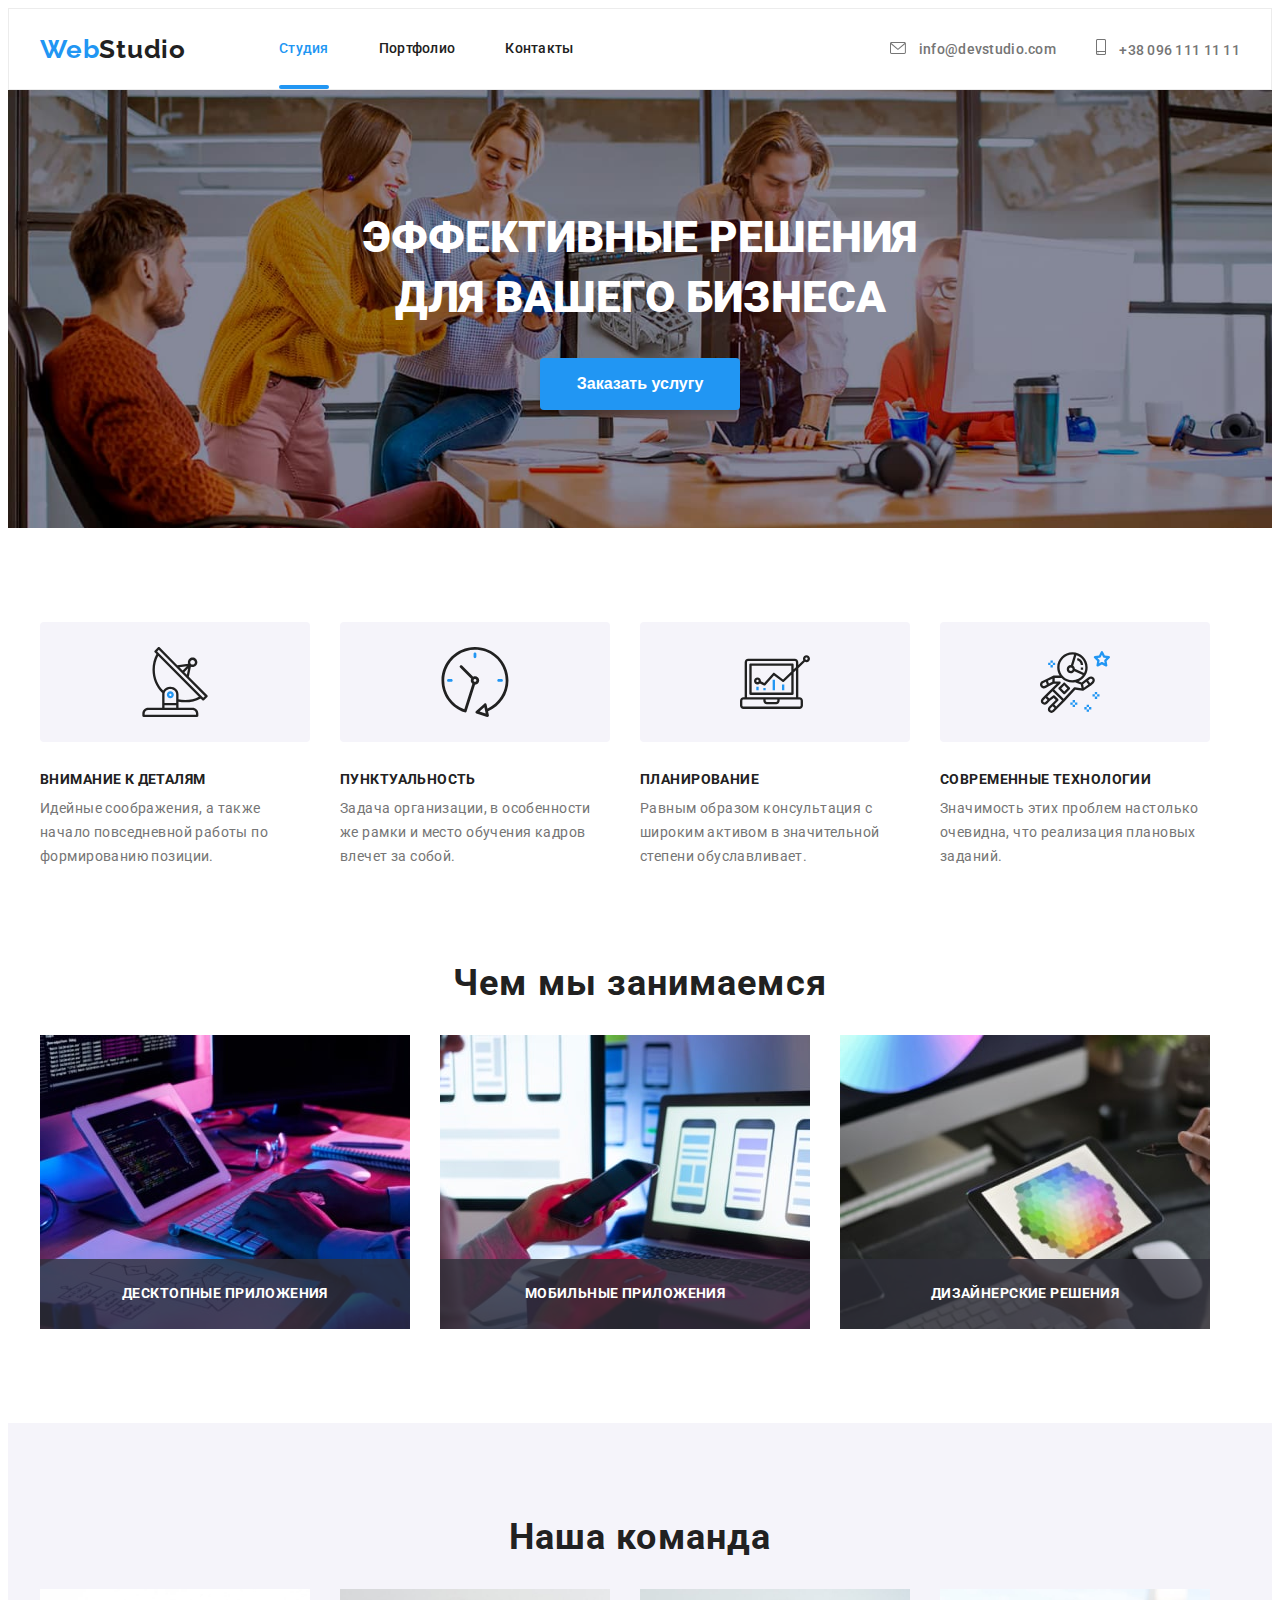
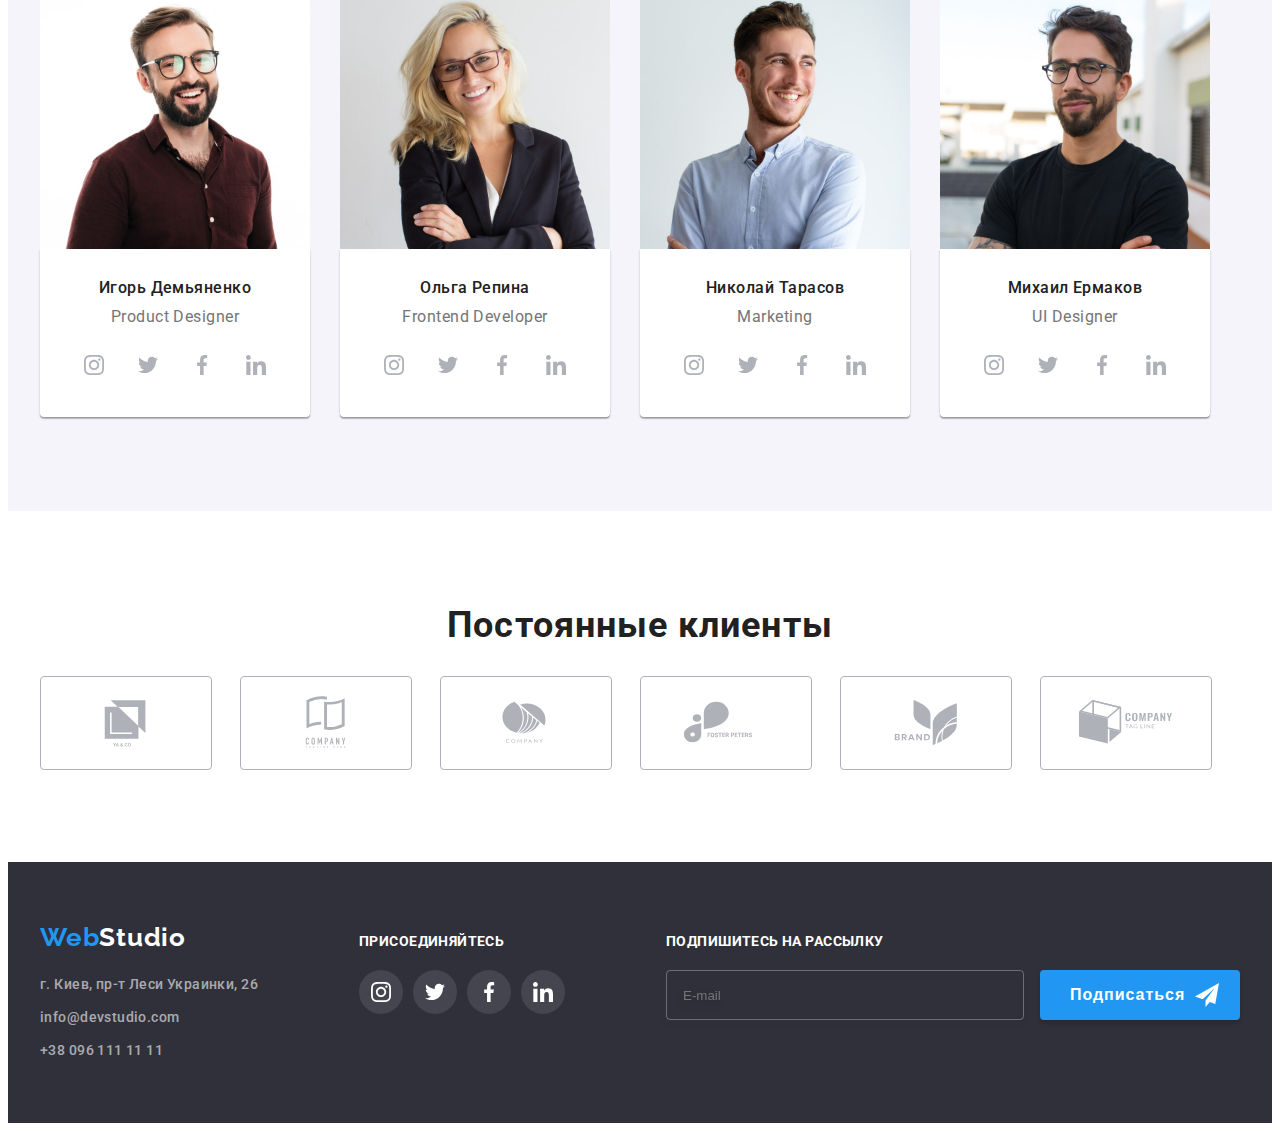
==== index.html @ 13bfca59 "progress" ====
<!DOCTYPE html>
<html lang="ru">
<head>
    <meta charset="UTF-8">
    <meta http-equiv="X-UA-Compatible" content="IE=edge">
    <meta name="viewport" content="width=device-width, initial-scale=1.0">
    <title>WebStudio</title>
    <link rel="preconnect" href="https://fonts.googleapis.com">
    <link rel="preconnect" href="https://fonts.gstatic.com" crossorigin>
    <link href="https://fonts.googleapis.com/css2?family=Raleway:wght@700&family=Roboto:wght@400;500;700;900&display=swap"
          rel="stylesheet">
        <link rel="stylesheet" href="https://cdnjs.cloudflare.com/ajax/libs/modern-normalize/1.1.0/modern-normalize.min.css"
            integrity="sha512-wpPYUAdjBVSE4KJnH1VR1HeZfpl1ub8YT/NKx4PuQ5NmX2tKuGu6U/JRp5y+Y8XG2tV+wKQpNHVUX03MfMFn9Q=="
            crossorigin="anonymous" referrerpolicy="no-referrer" />
          <link rel="stylesheet" href="./css/main.min.css">
</head>
     <body>
         <!----------------------------HEADER---------------------------->
         <header class="header">
             <nav class="header__container container">
                 <a class="logo">Web<span class="logo__dark">Studio</span></a>
                 <ul class="menu-nav">
                     <li class="menu-nav__item"><a href="" class="menu-nav__link --current">Студия</a></li>
                     <li class="menu-nav__item"><a href="./portfolio.html" class="menu-nav__link">Портфолио</a></li>
                     <li class="menu-nav__item"><a href="" class="menu-nav__link">Контакты</a></li>
                 </ul>
                 <ul class="contacts">
                     <li class="contacts__item">
                         <a class="contacts__link" href="mailto:info@devstudio.com">
                            <svg class="contacts__icon" width=16px height=12px>
                                <use href="./images/icons.svg#icon-envelope"></use>
                            </svg>
                            info@devstudio.com
                         </a></li>
                     <li class="contacts__item">
                         <a class="contacts__link" href="tel:+380961111111">
                            <svg class="contacts__icon" width=10 height=16>
                            <use href="./images/icons.svg#icon-smartphone"></use>
                        </svg>
                        +38 096 111 11 11
                     </a></li>
                 </ul>
                <button class="open-menu-btn">
                    <svg width=40px height=40px aria-label="Переключатель мобильного меню">
                        <use class="icon-menu" href="./images/icons.svg#icon-menu"></use>
                    </svg>
                </button>
             </nav>
        
             <div class="mob-menu is-hidden">
                <div class="container">
                    <div class="top-mob-menu">
                <button class="close-menu-btn">
                    <svg width=40px height=40px aria-label="Переключатель мобильного меню">
                        <use class="icon-menu" href="./images/icons.svg#icon-close"></use>
                    </svg>
                </button>
                <ul class="mob-menu__list">
                    <li class="mob-menu__item"><a href="" class="mob-menu__link --current">Студия</a></li>
                    <li class="mob-menu__item"><a href="./portfolio.html" class="mob-menu__link">Портфолио</a></li>
                    <li class="mob-menu__item"><a href="" class="mob-menu__link">Контакты</a></li>
                </ul>
                </div>
                <div class="bottom-mob-menu">
                    <ul class="mob-contacts__list">
                    <li class="mob-contacts__item">
                        <a class="mob-contacts__link" href="tel:+380961111111">
                           <span class="mob-contacts__tel"> +38 096 111 11 11</span>
                        </a>
                    </li>
                    <li class="mob-contacts__item">
                        <a class="mob-contacts__link" href="mailto:info@devstudio.com">                     
                            info@devstudio.com
                        </a>
                    </li>
                </ul>      
                <ul class="mob-soc__list">
                    <li class="mob-soc__item">
                        <a class="mob-soc__link" href="">Instagram</a>
                    </li>
                    <li class="mob-soc__item">
                        <a class="mob-soc__link" href="">Twitter</a>
                    </li>
                    <li class="mob-soc__item">
                        <a class="mob-soc__link" href="">Facebook</a>
                    </li>
                    <li class="mob-soc__item">
                        <a class="mob-soc__link" href="">Linkedin</a>
                    </li>
                </ul>
                </div>
             </div>
            </div>
         </header>
         <main>
             <!----------------------------HERO---------------------------->
             <section class="hero">
                 <div class="container">
                 <h1 class="hero__title">ЭФФЕКТИВНЫЕ РЕШЕНИЯ<br>ДЛЯ ВАШЕГО БИЗНЕСА</h1>
                <button class="hero__button" type="button" data-modal-open>Заказать услугу</button>
                 </div>
             </section>
             <!----------------------------FEATURES---------------------------->
             <section class="section ">
                 <div class="container">
                     <h2 class="hidden__title">Наши преимущества</h2>
                 <ul class="features">                    
                    <li class="features__item">
                        <div class="features__image">
                        <svg class="features__icon" width=70 height=70>
                            <use href="./images/icons.svg#icon-antenna"></use>
                        </svg>
                    </div>
                        <h3 class="features__title">Внимание к деталям</h3>
                        <p class="features__text">Идейные соображения, а также начало повседневной работы по формированию позиции.</p>
                    </li>
                    <li class="features__item">
                        <div class="features__image">
                        <svg class="features__icon" width=70 height=70>
                            <use href="./images/icons.svg#icon-clock"></use>
                        </svg>
                    </div>
                        <h3 class="features__title">Пунктуальность</h3>
                        <p class="features__text">Задача организации, в особенности же рамки и место обучения кадров влечет за собой.
                        </p>
                    </li>
                    <li class="features__item">
                        <div class="features__image">
                        <svg class="features__icon" width=70 height=70>
                            <use href="./images/icons.svg#icon-diagram"></use>
                        </svg>
                    </div>
                        <h3 class="features__title">Планирование</h3>
                        <p class="features__text">Равным образом консультация с широким активом в значительной степени обуславливает.
                        </p>
                    </li>
                    <li class="features__item">
                        <div class="features__image">
                        <svg class="features__icon" width=70 height=70>
                            <use href="./images/icons.svg#icon-astronaut"></use>
                        </svg>
                        </div>
                        <h3 class="features__title">Современные технологии</h3>
                        <p class="features__text">Значимость этих проблем настолько очевидна, что реализация плановых заданий.</p>
                    </li>
                 </ul>
                 </div>
             </section>
             <!----------------------------ABOUT---------------------------->
            <section class="about__section section">
                 <div class="container">
                  <h2 class="section__title">Чем мы занимаемся</h2>
                  <ul class="about">
                   <li class="about__item">
                       <picture>
                           <source srcset="
                           ./images/keyboard-1x.jpg 1x,
                           ./images/keyboard-2x.jpg 2x"
                        media="(min-with:1200px)"
                        />
                    </picture>
                    <img class="about__img" 
                    srcset="
                    ./images/keyboard-1x.jpg 1x,
                    ./images/keyboard-2x.jpg 2x
                    "
                    src="./images/keyboard-1x.jpg" alt="печатает на клавиатуре" width="370" height="294">
                    <div class="about__label"><h3 class="about__title">Десктопные приложения</h3></div>
                   </li>
                   <li class="about__item">
                    <img class="about__img" src="./images/laptop-1x.jpg" alt="работает с ноутбуком" width="370" height="294">
                    <div class="about__label"><h3 class="about__title">Мобильные приложения</h3></div>
                   </li>
                   <li class="about__item">
                    <img class="about__img" src="./images/ipad-1x.jpg" alt="работает с планшетом" width="370" height="294">
                    <div class="about__label"><h3 class="about__title">Дизайнерские решения</h3></div>
                   </li>
                   </ul>
                 </div> 
             </section>
             <!----------------------------TEAM---------------------------->
            <section class="team-section section">
                <div class="container">
                    <h2 class="section__title">Наша команда</h2>
                    <ul class="team">
                        <li class="team__item">
                            <img class="team__img" src="./images/igor-img.jpg" alt="Игорь Демьяненко"  height="260">
                            <div class="team__employe">
                                <h3 class="team__title">Игорь Демьяненко</h3>
                                <p class="team__text" lang="en">Product Designer</p>
                                <ul class="soclist">
                                    <li class="soclist__item">
                                        <a href="" class="soclist__link">
                                            <svg class="soclist__icon" width="20" height="20">
                                                <use href="./images/icons.svg#icon-instagram"></use>
                                            </svg>
                                        </a>
                                    </li>
                                    <li class="soclist__item">
                                        <a href="" class="soclist__link">
                                            <svg class="soclist__icon" width="20" height="20">
                                                <use href="./images/icons.svg#icon-twitter"></use>
                                            </svg>
                                        </a>
                                    </li>
                                    <li class="soclist__item">
                                        <a href="" class="soclist__link">
                                            <svg class="soclist__icon" width="20" height="20">
                                                <use href="./images/icons.svg#icon-facebook"></use>
                                            </svg>
                                        </a>
                                    </li>
                                    <li class="soclist__item">
                                        <a href="" class="soclist__link">
                                            <svg class="soclist__icon" width="20" height="20">
                                                <use href="./images/icons.svg#icon-linkedin"></use>
                                            </svg>
                                        </a>
                                    </li>
                                </ul>
                            </div>
                        </li>
                        <li class="team__item">
                            <img class="team__img" src="./images/olga-img.jpg" alt="Ольга Репина"  height="260">
                            <div class="team__employe">
                                <h3 class="team__title">Ольга Репина</h3>
                                <p class="team__text" lang="en">Frontend Developer</p>
                                <ul class="soclist">
                                    <li class="soclist__item">
                                        <a href="" class="soclist__link">
                                            <svg class="soclist__icon" width="20" height="20">
                                                <use href="./images/icons.svg#icon-instagram"></use>
                                            </svg>
                                        </a>
                                    </li>
                                    <li class="soclist__item">
                                        <a href="" class="soclist__link">
                                            <svg class="soclist__icon" width="20" height="20">
                                                <use href="./images/icons.svg#icon-twitter"></use>
                                            </svg>
                                        </a>
                                    </li>
                                    <li class="soclist__item">
                                        <a href="" class="soclist__link">
                                            <svg class="soclist__icon" width="20" height="20">
                                                <use href="./images/icons.svg#icon-facebook"></use>
                                            </svg>
                                        </a>
                                    </li>
                                    <li class="soclist__item">
                                        <a href="" class="soclist__link">
                                            <svg class="soclist__icon" width="20" height="20">
                                                <use href="./images/icons.svg#icon-linkedin"></use>
                                            </svg>
                                        </a>
                                    </li>
                                </ul>
                            </div>
                        </li>
                        <li class="team__item">
                            <img class="team__img" src="./images/nikolai-img.jpg" alt="Николай Тарасов"  height="260">
                            <div class="team__employe">
                                <h3 class="team__title">Николай Тарасов</h3>
                                <p class="team__text" lang="en">Marketing</p>
                                <ul class="soclist">
                                    <li class="soclist__item">
                                        <a href="" class="soclist__link">
                                            <svg class="soclist__icon" width="20" height="20">
                                                <use href="./images/icons.svg#icon-instagram"></use>
                                            </svg>
                                        </a>
                                    </li>
                                    <li class="soclist__item">
                                        <a href="" class="soclist__link">
                                            <svg class="soclist__icon" width="20" height="20">
                                                <use href="./images/icons.svg#icon-twitter"></use>
                                            </svg>
                                        </a>
                                    </li>
                                    <li class="soclist__item">
                                        <a href="" class="soclist__link">
                                            <svg class="soclist__icon" width="20" height="20">
                                                <use href="./images/icons.svg#icon-facebook"></use>
                                            </svg>
                                        </a>
                                    </li>
                                    <li class="soclist__item">
                                        <a href="" class="soclist__link">
                                            <svg class="soclist__icon" width="20" height="20">
                                                <use href="./images/icons.svg#icon-linkedin"></use>
                                            </svg>
                                        </a>
                                    </li>
                                </ul>
                            </div>
                        </li>
                        <li class="team__item">
                            <img class="team__img" src="./images/mikael-img.jpg" alt="Михаил Ермаков"  height="260">
                            <div class="team__employe">
                                <h3 class="team__title">Михаил Ермаков</h3>
                                <p class="team__text" lang="en">UI Designer</p>
                                <ul class="soclist">
                                    <li class="soclist__item">
                                        <a href="" class="soclist__link">
                                            <svg class="soclist__icon" width="20" height="20">
                                                <use href="./images/icons.svg#icon-instagram"></use>
                                            </svg>
                                        </a>
                                    </li>
                                    <li class="soclist__item">
                                        <a href="" class="soclist__link">
                                            <svg class="soclist__icon" width="20" height="20">
                                                <use href="./images/icons.svg#icon-twitter"></use>
                                            </svg>
                                        </a>
                                    </li>
                                    <li class="soclist__item">
                                        <a href="" class="soclist__link">
                                            <svg class="soclist__icon" width="20" height="20">
                                                <use href="./images/icons.svg#icon-facebook"></use>
                                            </svg>
                                        </a>
                                    </li>
                                    <li class="soclist__item">
                                        <a href="" class="soclist__link">
                                            <svg class="soclist__icon" width="20" height="20">
                                                <use href="./images/icons.svg#icon-linkedin"></use>
                                            </svg>
                                        </a>
                                    </li>
                                </ul>
                            </div>
                    </ul>
                </div>
            </section>
            <!----------------------------CLIENTS---------------------------->
             <section class="section">
                 <div class="container">
                     <h2 class="section__title">Постоянные клиенты</h2>
                <ul class="clients">
                    <li class="clients__item">
                        <a href="" class="clients__link">
                            <svg class="clients__icon" width="106" height="60">
                                <use href="./images/icons.svg#icon-logo-1"></use>
                            </svg>
                        </a>
                    </li>
                    <li class="clients__item">
                        <a href="" class="clients__link">
                            <svg class="clients__icon" width="106" height="60">
                                <use href="./images/icons.svg#icon-logo-2"></use>
                            </svg>
                        </a>
                    </li>
                    <li class="clients__item">
                        <a href="" class="clients__link">
                            <svg class="clients__icon" width="106" height="60">
                                <use href="./images/icons.svg#icon-logo-3"></use>
                            </svg>
                        </a>
                    </li>
                    <li class="clients__item">
                        <a href="" class="clients__link">
                            <svg class="clients__icon" width="106" height="60">
                                <use href="./images/icons.svg#icon-logo-4"></use>
                            </svg>
                        </a>
                    </li>
                    <li class="clients__item">
                        <a href="" class="clients__link">
                            <svg class="clients__icon" width="106" height="60">
                                <use href="./images/icons.svg#icon-logo-5"></use>
                            </svg>
                        </a>
                    </li>
                    <li class="clients__item">
                        <a href="" class="clients__link">
                            <svg class="clients__icon" width="106" height="60">
                                <use href="./images/icons.svg#icon-logo-6"></use>
                            </svg>
                        </a>
                    </li>
                </ul>
                </div>
             </section>
         </main>
            <!----------------------------FOOTER---------------------------->
        <footer class="footer">
            <div class="container">
                <div class="address">
                    <address>
                        <a class="address__title">Web<span class="address__title-studio">Studio</span></a>
                        <ul class="address__list">
                            <li class="address__item">
                                <a class="address__link" href="https://goo.gl/maps/WsUC1m7or1tppbLx8" target="blank"
                                    rel="noopener noreferrer"><span class="adress__geo">г. Киев, пр-т Леси Украинки, 26
                                    </span></a>
                            </li>
                            <li class="address__item">
                                <a class="address__link" href="mailto:info@devstudio.com">info@devstudio.com</a>
                            </li>
                            <li class="address__item">
                                <a class="address__link" href="tel:+380961111111">+38 096 111 11 11</a>
                            </li>
                        </ul>
                    </address>
                </div>
                    <div class="soclink">
                        <h3 class="soclink__main-title">присоединяйтесь</h3>
                        <ul class="soclink__list">
                            <li class="soclink__item">
                                <a href="" class="soclink__link">
                                    <svg class="soclink__icon" width="20" height="20">
                                        <use href="./images/icons.svg#icon-instagram"></use>
                                    </svg>
                                </a>
                            </li>
                            <li class="soclink__item">
                                <a href="" class="soclink__link">
                                    <svg class="soclink__icon" width="20" height="20">
                                        <use href="./images/icons.svg#icon-twitter"></use>
                                    </svg>
                                </a>
                            </li>
                            <li class="soclink__item">
                                <a href="" class="soclink__link">
                                    <svg class="soclink__icon" width="20" height="20">
                                        <use href="./images/icons.svg#icon-facebook"></use>
                                    </svg>
                                </a>
                            </li>
                            <li class="soclink__item">
                                <a href="" class="soclink__link">
                                    <svg class="soclink__icon" width="20" height="20">
                                        <use href="./images/icons.svg#icon-linkedin"></use>
                                    </svg>
                                </a>
                            </li>
                        </ul>
                    </div>
                    
                    <div class="e-mail">
                        <h3 class="e-mail__title">Подпишитесь на рассылку</h3>
                        <form class="subscribe">
                            <input type="email" name="email" class="subscribe__input" placeholder="E-mail">
                            <button class="subscribe__button" type="btn subscribe-btn">Подписаться
                                <svg class="subscribe__icon" width=24 height=24>
                                    <use href="./images/icons.svg#icon-send"></use>
                                </svg></button>
                        </form>
                    </div>
             </div>           
         </footer>
        <!----------------------------MODAL---------------------------->
        <div class="backdrop is-hidden" data-modal>
            <div class="modal">
                <button type="button" class="modal__close" data-modal-close>
                    <svg class="modal__close-icon" width="18" height="18">
                        <use href="./images/icons.svg#icon-close"></use>
                    </svg>
                </button>

                <p class="modal__title">Оставьте свои данные, мы вам перезвоним</p>

                <form action="#" class="form">

                    <div class="modal-field">
                        <label for="user-name" class="modal-field__input-text">Имя</label>
                        <div class="modal-field__input-wrap">
                            <input type="text" name="user-name" class="modal-field__input" id="user-name" required>
                            <svg class="modal-field__icon" width="18" height="18">
                                <use href="./images/icons.svg#icon-person"></use>
                            </svg>
                        </div>
                    </div>
                    <div class="modal-field">
                        <label for="user-tel" class="modal-field__input-text">Телефон</label>
                        <div class="modal-field__input-wrap">
                            <input type="tel" name="user-tel" class="modal-field__input" id="user-tel" required>
                            <svg class="modal-field__icon" width="18" height="18">
                                <use href="./images/icons.svg#icon-phone"></use>
                            </svg>
                        </div>
                    </div>
                    <div class="modal-field">
                        <label for="user-email" class="modal-field__input-text">Почта</label>
                        <div class="modal-field__input-wrap">
                            <input type="email" name="user-email" class="modal-field__input" id="user-email" required>
                            <svg class="modal-field__icon" width="18" height="18">
                                <use href="./images/icons.svg#icon-email-black"></use>
                            </svg>
                        </div>
                    </div>
                    
                    <div class="field-comment">
                        <label for="user-text" class="field-comment__input-text">Комментарий</label>
                        <textarea name="user-comment" id="user-text" class="field-comment__comment-text"
                            placeholder="Введите текст"></textarea>
                    </div>

                    <div class="checkbox">
                        <input type="checkbox" name="policy" id="check" class="checkbox__check visually-hidden">
                        <label for="check" class="checkbox__check-text"> 
                            <span><svg class="checkbox__icon-check" width="16" height="15">
                                    <use href="./images/icons.svg#icon-Vector"></use>
                                </svg></span>
                             Соглашаюсь с рассылкой и принимаю <a href="" class="checkbox__link"> Условия договора</a></label>
                    </div>
                    
                    <button class="button" type="submit">Отправить</button>
                    
                </form>
            </div>
        </div>
        <script src="./js/modal.js"></script>
        <script src="./js/menu.js"></script>
        </body>  
        </html>
---- css/main.min.css ----
:root{--webstudio-color: #2196f3;--menu-item-color: #212121;--header-adress-color: #757575;--hero-pre-title-color: #ffffff;--button-title-color: #ffffff;--qualities-title-color: #212121;--qualities-text-color: #757575;--about-title-color: #212121;--team-title-color: #212121;--employe-title-color: #212121;--employe-profession-color: #757575;--adress-geo-color: #ffffff;--footer-adress-color: rgba(255, 255, 255, 0.6);--menu-button-color: #212121;--all-item-name-color: #212121;--all-item-type: #757575}h1,h2,h3,p{margin:0px}img{display:block;max-width:100%;height:auto}body{font-family:"Roboto", sans-serif}ul{list-style:none;padding:0;margin:0}.container{width:100%;padding-left:15px;padding-right:15px;margin-left:auto;margin-right:auto}@media screen and (min-width: 480px){.container{width:480px}}@media screen and (min-width: 768px){.container{width:768px}}@media screen and (min-width: 1200px){.container{width:1200px}}@media screen and (min-width: 480px){.section{padding-top:60px;padding-bottom:60px}}@media screen and (min-width: 768px){.section{padding-top:60px;padding-bottom:60px}}@media screen and (min-width: 1200px){.section{padding-top:94px;padding-bottom:94px}}.section__title{padding-bottom:30px;font-weight:700;font-size:36px;line-height:1.16;text-align:center;letter-spacing:0.03em;color:var(--about-title-color)}.no-padding{padding-top:0;padding-bottom:0}.backdrop{width:100vw;height:100vh;background-color:rgba(0,0,0,0.2);position:fixed;top:0;left:0;transition:opacity 250ms cubic-bezier(0.4, 0, 0.2, 1),visibility 250ms cubic-bezier(0.4, 0, 0.2, 1)}.backdrop.is-hidden .modal{transform:scale(1.5) rotate(270deg)}.is-hidden{visibility:hidden;opacity:0;pointer-events:none}.modal{padding:40px;width:450px;height:609px;background:#ffffff;box-shadow:0px 1px 3px rgba(0,0,0,0.12),0px 1px 1px rgba(0,0,0,0.14),0px 2px 1px rgba(0,0,0,0.2);border-radius:4px;position:absolute;top:50%;left:50%;transform:scale(1) rotate(0) translate(-50%, -50%);transition:transform 250ms cubic-bezier(0.4, 0, 0.2, 1)}@media screen and (min-width: 1200px){.modal{width:528px;height:581px}}.modal__close{cursor:pointer;position:absolute;top:10px;right:10px;width:30px;height:30px;background-color:transparent;border:1px solid rgba(0,0,0,0.1);border-radius:50%;display:flex;align-items:center;justify-content:center;transition:fill 250ms cubic-bezier(0.4, 0, 0.2, 1)}.modal__close:hover,.modal__close:focus{fill:#2196f3}.modal__title{margin-bottom:12px;font-weight:600;font-size:20px;line-height:23px;text-align:center;letter-spacing:0.03em;color:#212121}.modal-field{margin-bottom:10px}.modal-field__input-text{font-size:12px;display:block;margin-bottom:4px;color:#757575}.modal-field__input-wrap{position:relative}.modal-field__input{width:100%;height:40px;border:1px solid rgba(33,33,33,0.2);border-radius:4px;outline:none;box-sizing:border-box;padding-left:42px;padding-right:10px;background-color:transparent;transition:border-color 250ms cubic-bezier(0.4, 0, 0.2, 1)}.modal-field__input:focus{border-color:#2196f3}.modal-field__input:focus+.modal-field__icon{fill:#2196f3}.modal-field__icon{position:absolute;left:15px;top:50%;transform:translateY(-50%);transition:fill 250ms cubic-bezier(0.4, 0, 0.2, 1)}.field-comment{margin-bottom:20px}.field-comment__input-text{font-size:12px;display:block;margin-bottom:4px;color:#757575}.field-comment__comment-text{display:block;outline:none;padding:12px 16px;width:100%;height:120px;border:1px solid rgba(33,33,33,0.2);box-sizing:border-box;border-radius:4px;resize:none;transition:border-color 250ms cubic-bezier(0.4, 0, 0.2, 1)}.field-comment__comment-text:focus{border-color:#2196f3}.field-comment__comment-text::placeholder{font-size:14px;color:rgba(117,117,117,0.5)}.checkbox{margin-bottom:30px}.checkbox__check:checked+.checkbox__check-text span{background-color:#2196f3;border:none}.checkbox__check.visually-hidden{position:absolute;white-space:nowrap;width:1px;height:1px;overflow:hidden;border:0;padding:0;clip:rect(0 0 0 0);clip-path:inset(50%);margin:-1px}.checkbox__check-text{display:flex;font-size:12px;color:#757575;align-items:center;justify-content:center}.checkbox__check-text span{width:16px;height:15px;border:2px solid #000000;margin-right:5px;border-radius:2px;display:flex;align-items:center;justify-content:center}@media screen and (min-width: 1200px){.checkbox__check-text{font-size:14px}}.checkbox__link{color:#2196f3;text-decoration:underline}.checkbox__icon-check{fill:#ffffff}.button{margin:0 auto;cursor:pointer;display:block;border:1px solid transparent;border-radius:4px;padding:10px 32px;min-width:200px;min-height:50px;color:var(--button-title-color);background-color:#2196f3;font-weight:700;font-size:16px;line-height:1.87;letter-spacing:0.06em;transition:box-shadow 250ms cubic-bezier(0.4, 0, 0.2, 1)}.button:hover,.button:focus{box-shadow:0px 4px 4px rgba(0,0,0,0.15)}.header{background-color:#ffffff;border:1px solid #ececec}.header__container{display:flex;align-items:center}.logo{padding-top:16px;padding-bottom:16px;font-family:Raleway;font-weight:700;font-size:26px;line-height:1.19;letter-spacing:0.03em;color:var(--webstudio-color)}.logo__dark{color:#212121}.menu-nav{display:flex}@media screen and (max-width: 767px){.menu-nav{display:none}}@media screen and (min-width: 768px){.menu-nav{margin-left:88px}}@media screen and (min-width: 1200px){.menu-nav{margin-left:93px}}.menu-nav__item+.menu-nav__item{margin-left:50px}.menu-nav__link{text-decoration:none;padding:32px 0;font-weight:500;font-size:14px;line-height:1.14;letter-spacing:0.02em;color:var(--menu-item-color);display:block;position:relative;transition:color 250ms cubic-bezier(0.4, 0, 0.2, 1)}.menu-nav__link.--current{color:#2196f3}.menu-nav__link.--current::after{content:"";width:100%;height:4px;background-color:#2196f3;border-radius:2px;position:absolute;left:0;bottom:0}.menu-nav__link:hover,.menu-nav__link:focus{font-weight:500;font-size:14px;line-height:1.14;letter-spacing:0.02em;color:#2196f3}.contacts{margin:-10px;margin-left:auto}@media screen and (max-width: 767px){.contacts{display:none}}@media screen and (min-width: 1200px){.contacts{display:flex}}.contacts__item{margin:10px}@media screen and (min-width: 1200px){.contacts__item+.contacts__item{margin-left:30px}}.contacts__link{text-decoration:none;font-weight:500;font-size:14px;line-height:1.14;letter-spacing:0.02em;color:var(--header-adress-color);transition:color 250ms cubic-bezier(0.4, 0, 0.2, 1)}.contacts__link:hover,.contacts__link:focus{font-weight:500;font-size:14px;line-height:1.14;letter-spacing:0.02em;color:#2196f3}.contacts__icon{margin-right:10px;fill:currentColor;transition:fill 250ms cubic-bezier(0.4, 0, 0.2, 1)}.contacts__icon:hover{fill:currentColor}.open-menu-btn{cursor:pointer;display:inline-flex;margin-left:auto;padding:0;border:none;background-color:transparent}.open-menu-btn:hover,.open-menu-btn:focus{fill:#2196f3}@media screen and (min-width: 767px){.open-menu-btn{display:none}}.mob-menu{position:fixed;background-color:#fff;width:100vw;height:100vh;top:0;z-index:5}.mob-menu .container{display:flex;flex-direction:column;justify-content:space-between;height:100%;padding:10px 15px 48px 40px}.close-menu-btn{cursor:pointer;display:block;margin-left:auto;border:none;background-color:transparent;padding:0}.close-menu-btn:hover,.close-menu-btn:focus{fill:#2196f3}.mob-menu__item+.mob-menu__item{padding-top:32px}.mob-menu__link{text-decoration:none;font-weight:500;font-size:40px;line-height:47px;letter-spacing:0.02em;color:#212121}.mob-menu__link.--current{color:#2196f3}.mob-contacts__item+.mob-contacts__item{padding-top:32px}.mob-contacts__link{text-decoration:none;font-weight:500;font-size:24px;line-height:28px;letter-spacing:0.02em;color:#757575}.mob-contacts__tel{font-weight:500;font-size:34px;line-height:40px;letter-spacing:0.02em;color:#2196f3}.mob-soc__list{display:flex;margin-top:64px}.mob-soc__item{padding:-10px}.mob-soc__item+.mob-soc__item{border-left:1px solid rgba(33,33,33,0.2)}.mob-soc__link{padding:0px 10px;font-weight:500;font-size:18px;line-height:22px;letter-spacing:0.02em;color:#2196f3;text-decoration:none}.hero{padding:0px 0px 0px 0px;text-align:center;padding-top:200px;margin-left:auto;margin-right:auto;background-image:linear-gradient(rgba(47,48,58,0.4), rgba(47,48,58,0.4)),url(../images/hero-bg-mob-1x-min.png);background-repeat:no-repeat;background-position:center;background-size:cover;max-height:400px;padding:118px 0px}@media (min-device-pixel-ratio: 2), (min-resolution: 192dpi), (min-resolution: 2dppx){.hero{background-image:url(../images/hero-bg-mob-2x-min.png)}}@media screen and (min-width: 768px){.hero{background-image:url(../images/hero-bg-tab-1x-min.png)}}@media screen and (min-width: 768px) and (min-device-pixel-ratio: 2), screen and (min-width: 768px) and (min-resolution: 192dpi), screen and (min-width: 768px) and (min-resolution: 2dppx){.hero{background-image:url(../images/hero-bg-tab-2x-min.png)}}@media screen and (min-width: 1200px){.hero{background-image:url(../images/hero-bg-1x.jpg)}}@media screen and (min-width: 1200px) and (min-device-pixel-ratio: 2), screen and (min-width: 1200px) and (min-resolution: 192dpi), screen and (min-width: 1200px) and (min-resolution: 2dppx){.hero{background-image:url(../images/hero-bg-2x-min.png)}}.hero__title{font-weight:900;color:var(--hero-pre-title-color);font-size:26px;line-height:1.62}@media screen and (min-width: 1200px){.hero__title{font-size:44px;line-height:1.36}}.hero__button{margin-top:30px;cursor:pointer;display:inline-block;border:1px solid transparent;border-radius:4px;box-shadow:0px 4px 4px rgba(0,0,0,0.15);padding:10px 32px;min-width:200px;min-height:50px;color:var(--button-title-color);background-color:#2196f3;font-weight:700;font-size:16px;line-height:1.87}.hidden__title{position:absolute;white-space:nowrap;width:1px;height:1px;overflow:hidden;border:0;padding:0;clip:rect(0 0 0 0);clip-path:inset(50%);margin:-1px}@media screen and (min-width: 480px){.features{width:480px;margin:-30px -15px}}@media screen and (min-width: 768px){.features{width:768px;display:flex;flex-wrap:wrap;margin:-15px}}@media screen and (min-width: 1200px){.features{width:1200px;display:flex;margin:-15px}}.features__image{display:flex;width:100%;height:120px;background:#f5f4fa;border-radius:4px;align-items:center;justify-content:center;margin-bottom:30px}@media screen and (min-width: 480px){.features__item{width:calc(100% / 1 - 30px);margin:30px 15px}}@media screen and (min-width: 768px){.features__item{width:calc(100% / 2 - 30px);margin:15px}}@media screen and (min-width: 1200px){.features__item{width:calc(100% / 4 - 30px);margin:15px}}.features__title{margin-top:30px;margin-bottom:10px;font-weight:700;font-size:14px;line-height:1.14;letter-spacing:0.03em;text-transform:uppercase;color:var(--qualities-title-color)}@media screen and (min-width: 480px){.features__title{text-align:center}}@media screen and (min-width: 768px){.features__title{text-align:left}}@media screen and (min-width: 1200px){.features__title{text-align:left}}.features__text{margin-bottom:0px;font-weight:400;font-size:14px;line-height:1.71;letter-spacing:0.03em;color:var(--qualities-text-color)}.about__section{padding-top:0px}@media screen and (max-width: 1199px){.about__section{display:none}}.about{display:flex}.about__item{position:relative}.about__item+.about__item{margin-left:30px}.about__img{display:block;max-width:100%}.about__label{display:flex;align-items:center;justify-content:center;position:absolute;bottom:0;left:0;width:100%;height:70px;background:rgba(47,48,58,0.8)}.about__title{font-weight:700;font-size:14px;line-height:1.14;letter-spacing:0.03em;text-align:center;text-transform:uppercase;color:#ffffff}.team-section{background:#f5f4fa}.team{margin:-30px -15px}@media screen and (min-width: 480px){.team{width:480px}}@media screen and (min-width: 768px){.team{margin:-15px;width:768px;display:flex;flex-wrap:wrap}}@media screen and (min-width: 1200px){.team{width:1200px;display:flex}}.team__item{margin:30px 15px}@media screen and (min-width: 480px){.team__item{width:calc(100% / 1 - 30px)}}@media screen and (min-width: 768px){.team__item{width:calc(100% / 2 - 30px);margin:15px}}@media screen and (min-width: 1200px){.team__item{width:calc(100% / 4 - 30px)}}.team__img{width:100%}.team__employe{background:#ffffff;padding-top:30px;padding-bottom:30px;box-shadow:0px 1px 3px rgba(0,0,0,0.12),0px 1px 1px rgba(0,0,0,0.14),0px 2px 1px rgba(0,0,0,0.2);border-radius:0px 0px 4px 4px}.team__title{margin-bottom:10px;font-weight:500;font-size:16px;line-height:1.18;text-align:center;letter-spacing:0.03em;color:var(--employe-title-color)}.team__text{margin-bottom:16px;font-weight:400;font-size:16px;line-height:1.18;text-align:center;letter-spacing:0.03em;color:var(--employe-profession-color)}.soclist{display:flex;justify-content:center}.soclist__item{width:44px;height:44px}.soclist__item+.soclist__item{margin-left:10px}.soclist__link{cursor:pointer;width:100%;height:100%;border-radius:50%;display:flex;align-items:center;justify-content:center;background-color:#ffffff;color:#afb1b8;transition:color 250ms cubic-bezier(0.4, 0, 0.2, 1),background-color 250ms cubic-bezier(0.4, 0, 0.2, 1)}.soclist__link:hover,.soclist__link:focus{color:#ffffff;background-color:#2196f3}.soclist__icon{fill:currentColor}@media screen and (min-width: 480px){.clients{width:480px;display:flex;flex-wrap:wrap;margin:-15px}}@media screen and (min-width: 768px){.clients{width:768px;display:flex;flex-wrap:wrap;margin:-15px}}@media screen and (min-width: 1200px){.clients{width:1200px;display:flex;margin:-15px}}@media screen and (min-width: 480px){.clients__item{width:calc(100% / 2 - 30px);height:92px;margin:15px}}@media screen and (min-width: 768px){.clients__item{width:calc(100% / 3 - 30px);height:92px;margin:15px}}@media screen and (min-width: 1200px){.clients__item{width:calc(100% / 6 - 30px);height:92px;margin:15px}}.clients__link{display:flex;width:100%;height:100%;color:#afb1b8;background-color:#ffffff;border:1px solid #afb1b8;border-radius:4px;align-items:center;justify-content:center;transition:color 250ms cubic-bezier(0.4, 0, 0.2, 1),background-color 250ms cubic-bezier(0.4, 0, 0.2, 1),border 250ms cubic-bezier(0.4, 0, 0.2, 1)}.clients__link:hover,.clients__link:focus{color:#2196f3;background-color:#ffffff;border:1px solid #2196f3}.clients__icon{fill:currentColor}.footer{padding:60px 0px;background:#2f303a;display:flex}.footer .container{align-items:baseline;text-align:center}@media screen and (min-width: 768px){.footer .container{display:flex;flex-wrap:wrap}}@media screen and (min-width: 1200px){.footer .container{text-align:left}}.address{flex-grow:1}@media screen and (min-width: 768px){.address{flex-grow:1}}.address__title{font-style:normal;font-family:Raleway;font-weight:700;font-size:26px;line-height:1.19;letter-spacing:0.03em;color:var(--webstudio-color)}.address__title-studio{color:#ffffff}.address__list{margin-top:20px}.address__item+.address__item{margin-top:9px}.address__link{text-decoration:none;font-style:normal;font-weight:500;font-size:14px;line-height:1.71;letter-spacing:0.03em;color:var(--footer-adress-color)}.address__geo{color:var(--adress-geo-color)}.soclink{margin:60px 0px;flex-grow:1}@media screen and (min-width: 1200px){.soclink{margin:0}}.soclink__main-title{font-weight:700;font-size:14px;line-height:1.14;letter-spacing:0.03em;text-transform:uppercase;color:#ffffff}.soclink__list{display:flex;margin-top:20px;justify-content:center}@media screen and (min-width: 1200px){.soclink__list{justify-content:inherit}}.soclink__icon{fill:currentColor}.soclink__item{width:44px;height:44px}.soclink__item+.soclink__item{margin-left:10px}.soclink__link{cursor:pointer;width:100%;height:100%;border-radius:50%;display:flex;align-items:center;justify-content:center;background-color:rgba(255,255,255,0.1);color:#ffffff;transition:color 250ms cubic-bezier(0.4, 0, 0.2, 1),background-color 250ms cubic-bezier(0.4, 0, 0.2, 1)}.soclink__link:hover,.soclink__link:focus{color:#ffffff;background-color:#2196f3}@media screen and (min-width: 768px){.e-mail{margin-left:auto;margin-right:auto;margin-top:60px}}@media screen and (min-width: 1200px){.e-mail{margin:0}}.e-mail__title{font-weight:700;font-size:14px;line-height:1.14;letter-spacing:0.03em;text-transform:uppercase;color:#ffffff}.subscribe__input{background-color:transparent;padding:15px 16px;margin:20px 0px;width:100%;height:50px;left:815px;top:2787px;border:1px solid rgba(255,255,255,0.3);box-sizing:border-box;filter:drop-shadow(0px 4px 4px rgba(0,0,0,0.15));border-radius:4px}@media screen and (min-width: 1200px){.subscribe__input{width:358px}}.e-input .input::placeholder{letter-spacing:0.03em;font-size:16px;color:#2f303a}.subscribe__button{align-items:center;padding-left:29px;cursor:pointer;display:inline-flex;border:1px solid transparent;border-radius:4px;box-shadow:0px 4px 4px rgba(0,0,0,0.15);min-width:200px;min-height:50px;background:#2196f3;color:#ffffff;font-weight:700;font-size:16px;line-height:30px;letter-spacing:0.06em}@media screen and (min-width: 1200px){.subscribe__button{margin-left:12px}}.subscribe__icon{margin-left:10px}.hidden-title{position:absolute;white-space:nowrap;width:1px;height:1px;overflow:hidden;border:0;padding:0;clip:rect(0 0 0 0);clip-path:inset(50%);margin:-1px}@media screen and (min-width: 480px){.functions{margin-bottom:40px;display:flex;flex-wrap:wrap}}@media screen and (min-width: 768px){.functions{margin-bottom:30px;display:flex;justify-content:center}}@media screen and (min-width: 1200px){.functions{margin-bottom:50px;display:flex;justify-content:center}}.functions__item{margin:7px}.functions__button{cursor:pointer;display:inline-block;border:1px solid transparent;border-radius:4px;padding:6px 22px;min-width:73px;min-height:38px;color:var(--menu-button-color);background-color:#f5f4fa;font-weight:500;font-size:16px;line-height:1.62;text-align:center;transition:color 250ms cubic-bezier(0.4, 0, 0.2, 1),background-color 250ms cubic-bezier(0.4, 0, 0.2, 1),box-shadow 250ms cubic-bezier(0.4, 0, 0.2, 1)}.functions__button:hover,.functions__button:focus{color:#ffffff;background-color:#2196f3;box-shadow:0px 3px 1px rgba(0,0,0,0.1),0px 1px 2px rgba(0,0,0,0.08),0px 2px 2px rgba(0,0,0,0.12)}@media screen and (min-width: 480px){.projects{width:480px;margin:-30px -15px}}@media screen and (min-width: 768px){.projects{width:768px;display:flex;flex-wrap:wrap;margin:-15px}}@media screen and (min-width: 1200px){.projects{width:1200px;display:flex;flex-wrap:wrap;margin:-15px}}.projects__item{margin-right:30px;margin-bottom:30px;background:#ffffff;border:1px solid #eeeeee;box-sizing:border-box}@media screen and (min-width: 480px){.projects__item{width:calc(100% / 1 - 30px);margin:30px 15px}}@media screen and (min-width: 768px){.projects__item{width:calc(100% / 2 - 30px);margin:15px}}@media screen and (min-width: 1200px){.projects__item{width:calc(100% / 3 - 30px);margin:15px}}.projects__link{text-decoration:none;transition:box-shadow 250ms cubic-bezier(0.4, 0, 0.2, 1)}.projects__link:hover .projects__description-text,.projects__link:focus .projects__description-text{transform:translateY(0)}.projects__link:hover,.projects__link:focus{box-shadow:0px 1px 1px rgba(0,0,0,0.12),0px 4px 4px rgba(0,0,0,0.06),1px 4px 6px rgba(0,0,0,0.16)}.projects__wrap{position:relative;overflow:hidden}.projects__img{width:100%;height:294px}.projects__description-text{position:absolute;top:0;left:0;font-size:18px;color:#ffffff;line-height:1.5;padding:40px 30px;background-color:rgba(33,150,243,0.9);height:101%;transform:translateY(100%);transition:transform 250ms cubic-bezier(0.4, 0, 0.2, 1)}.projects__feature{padding:20px 24px;background:#ffffff}.projects__title{font-weight:700;font-size:18px;line-height:2;letter-spacing:0.06em;color:var(--all-item-name-color)}.projects__text{font-weight:400;font-size:16px;line-height:1.87;letter-spacing:0.03em;color:var(--all-item-type)}
/*# sourceMappingURL=main.min.css.map */
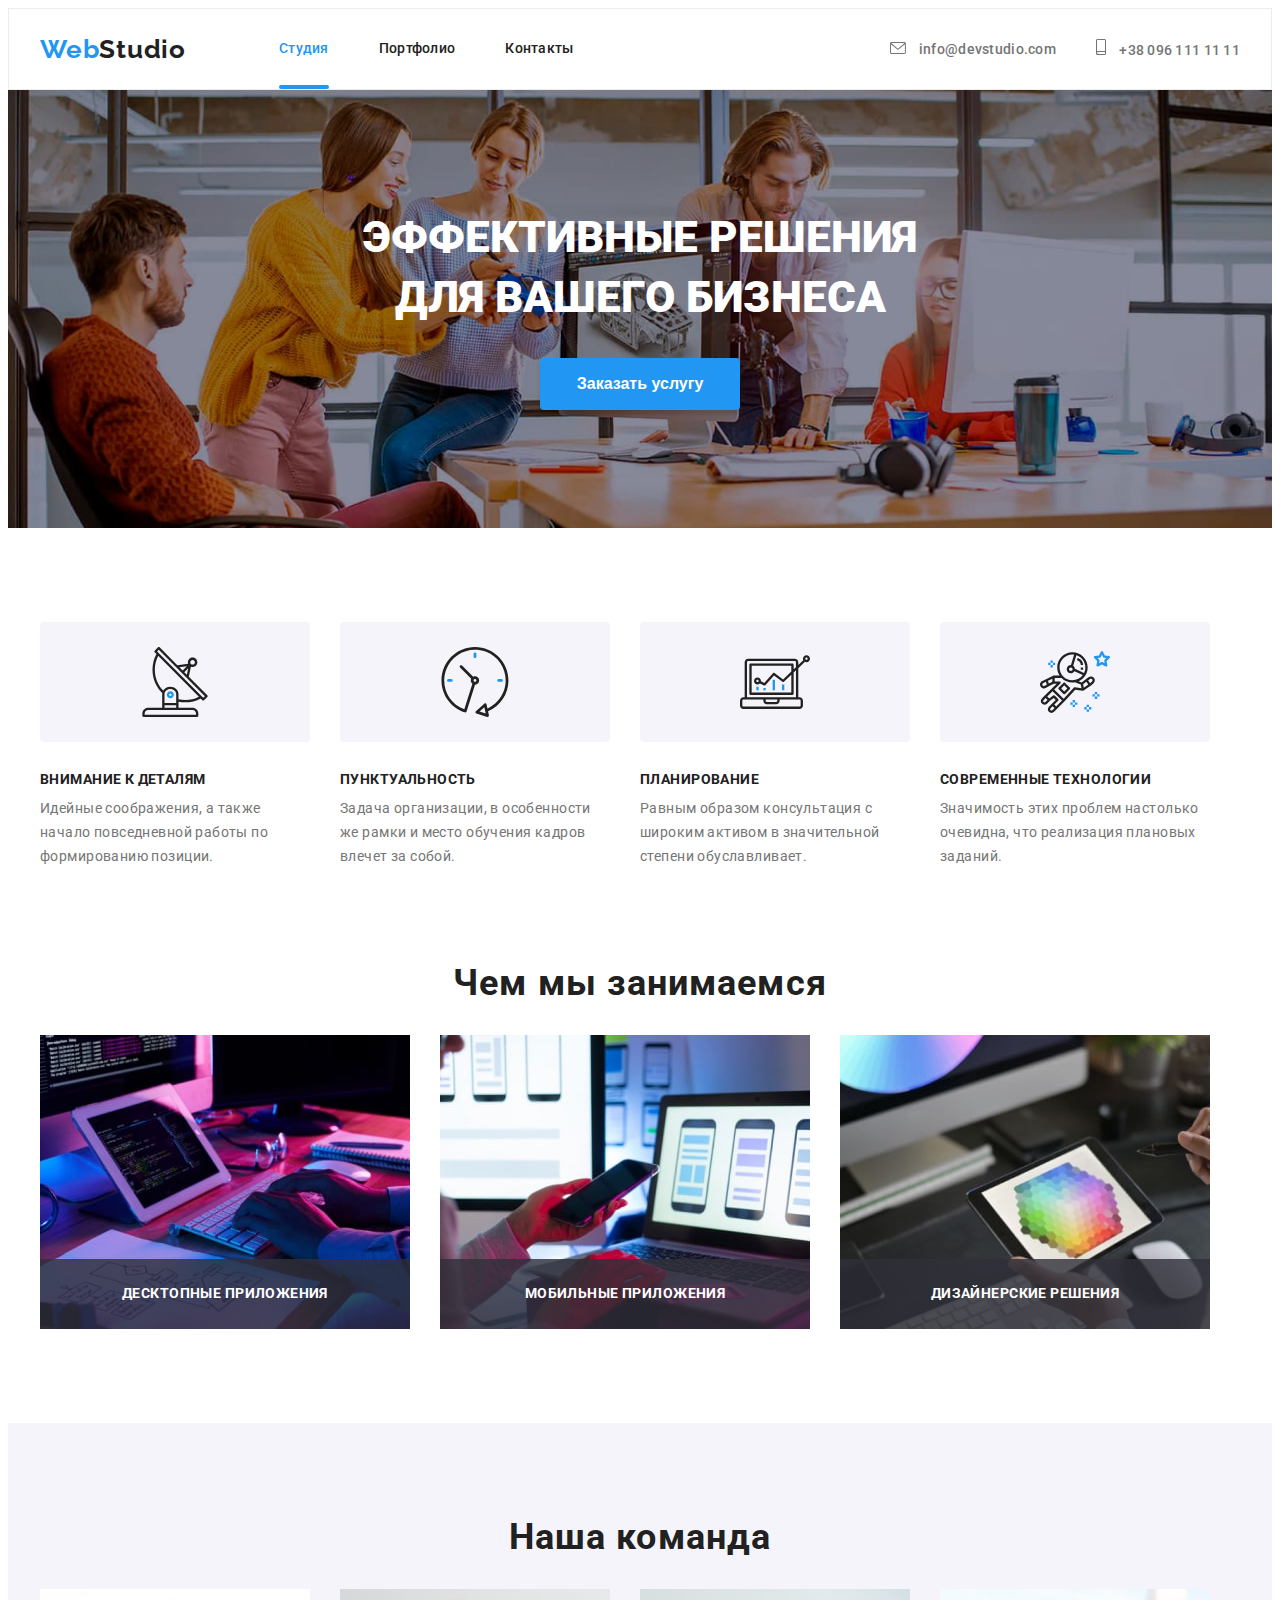
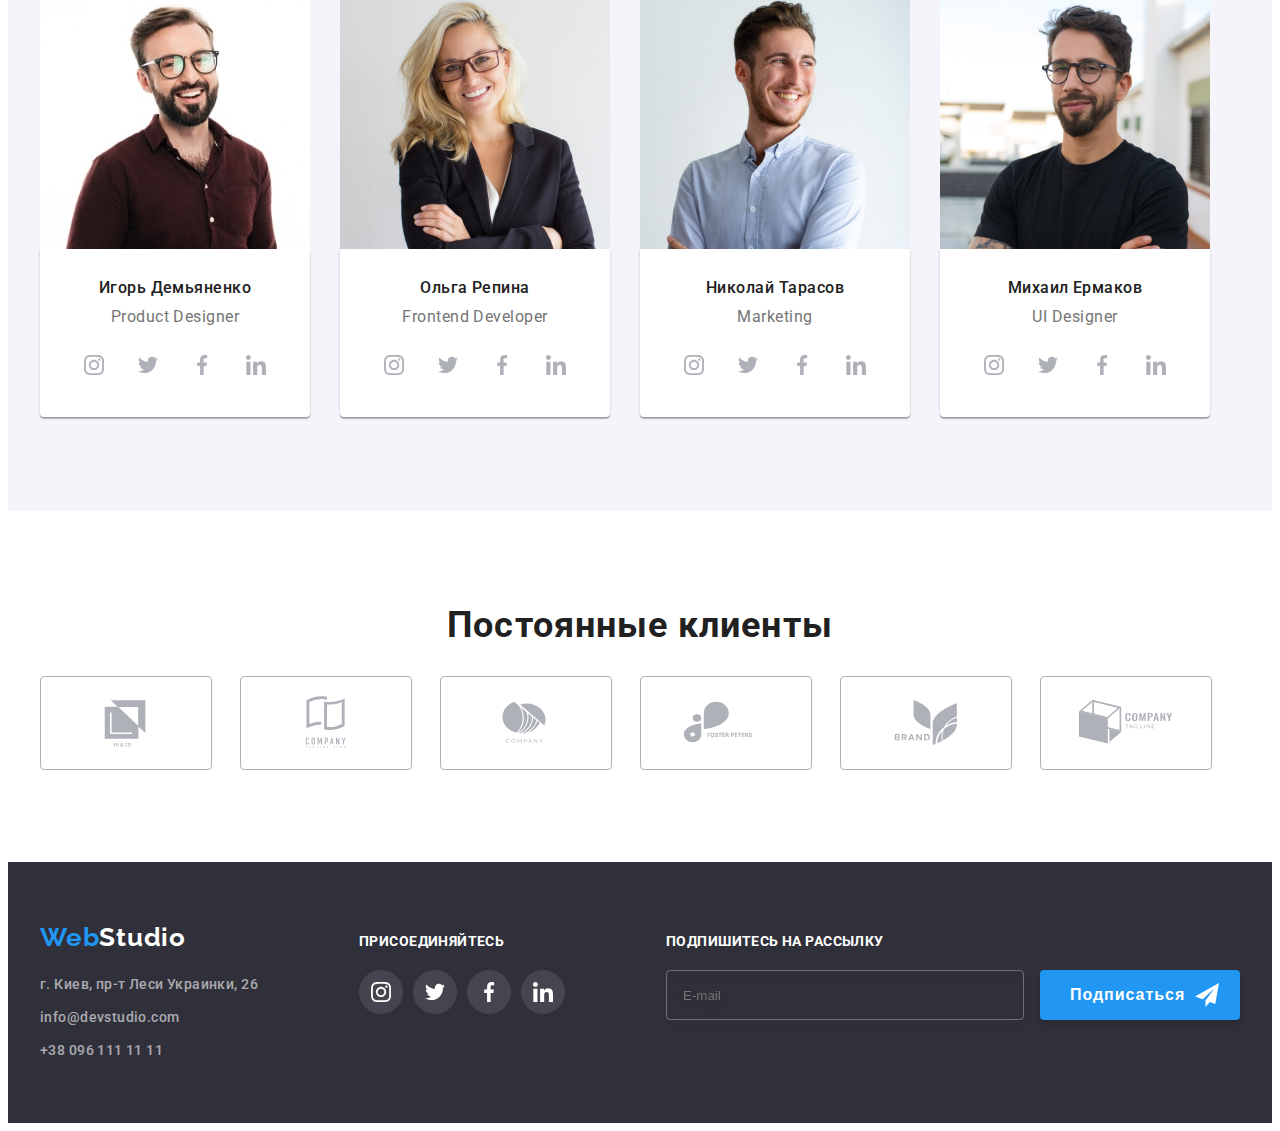
==== commit 22b0684c: "progress" ====
--- a/index.html
+++ b/index.html
@@ -168,11 +168,33 @@
                     <div class="about__label"><h3 class="about__title">Десктопные приложения</h3></div>
                    </li>
                    <li class="about__item">
-                    <img class="about__img" src="./images/laptop-1x.jpg" alt="работает с ноутбуком" width="370" height="294">
+                    <picture>
+                        <source srcset="
+                            ./images/laptop-1x.jpg 1x,
+                            ./images/laptop-2x.jpg 2x" 
+                        media="(min-with:1200px)" />
+                    </picture>
+                    <img class="about__img" 
+                    srcset="
+                    ./images/laptop-1x.jpg 1x,
+                    ./images/laptop-2x.jpg 2x
+                    "
+                    src="./images/laptop-1x.jpg" alt="работает с ноутбуком" width="370" height="294">
                     <div class="about__label"><h3 class="about__title">Мобильные приложения</h3></div>
                    </li>
                    <li class="about__item">
-                    <img class="about__img" src="./images/ipad-1x.jpg" alt="работает с планшетом" width="370" height="294">
+                    <picture>
+                        <source srcset="
+                            ./images/ipad-1x.jpg 1x,
+                            ./images/ipad-2x.jpg 2x" 
+                        media="(min-with:1200px)" />
+                    </picture>
+                    <img class="about__img" 
+                    srcset="
+                    ./images/ipad-1x.jpg 1x,
+                    ./images/ipad-2x.jpg 2x
+                    "
+                    src="./images/ipad-1x.jpg" alt="работает с планшетом" width="370" height="294">
                     <div class="about__label"><h3 class="about__title">Дизайнерские решения</h3></div>
                    </li>
                    </ul>
@@ -184,7 +206,26 @@
                     <h2 class="section__title">Наша команда</h2>
                     <ul class="team">
                         <li class="team__item">
-                            <img class="team__img" src="./images/igor-img.jpg" alt="Игорь Демьяненко"  height="260">
+                            <picture>
+                                <source srcset="
+                                    ./images/emp1-1x.jpg 1x,
+                                    ./images/emp1-2x.jpg 2x" 
+                                    media="(min-with:1200px)" />
+                                    <source srcset="
+                                    ./images/emp1-tab-1x.jpg 1x,
+                                    ./images/emp1-tab-2x.jpg 2x" 
+                                    media="(min-with:768px)" />
+                                    <source srcset="
+                                    ./images/emp1-mob-1x.jpg 1x,
+                                    ./images/emp1-mob-2x.jpg 2x" 
+                                    media="(min-with:320px)" />
+                            </picture>
+                            <img class="team__img" 
+                            srcset="
+                                    ./images/emp1-1x.jpg 1x,
+                                    ./images/emp1-2x.jpg 2x
+                                   "
+                            src="./images/igor-img.jpg" alt="Игорь Демьяненко"  height="260">
                             <div class="team__employe">
                                 <h3 class="team__title">Игорь Демьяненко</h3>
                                 <p class="team__text" lang="en">Product Designer</p>
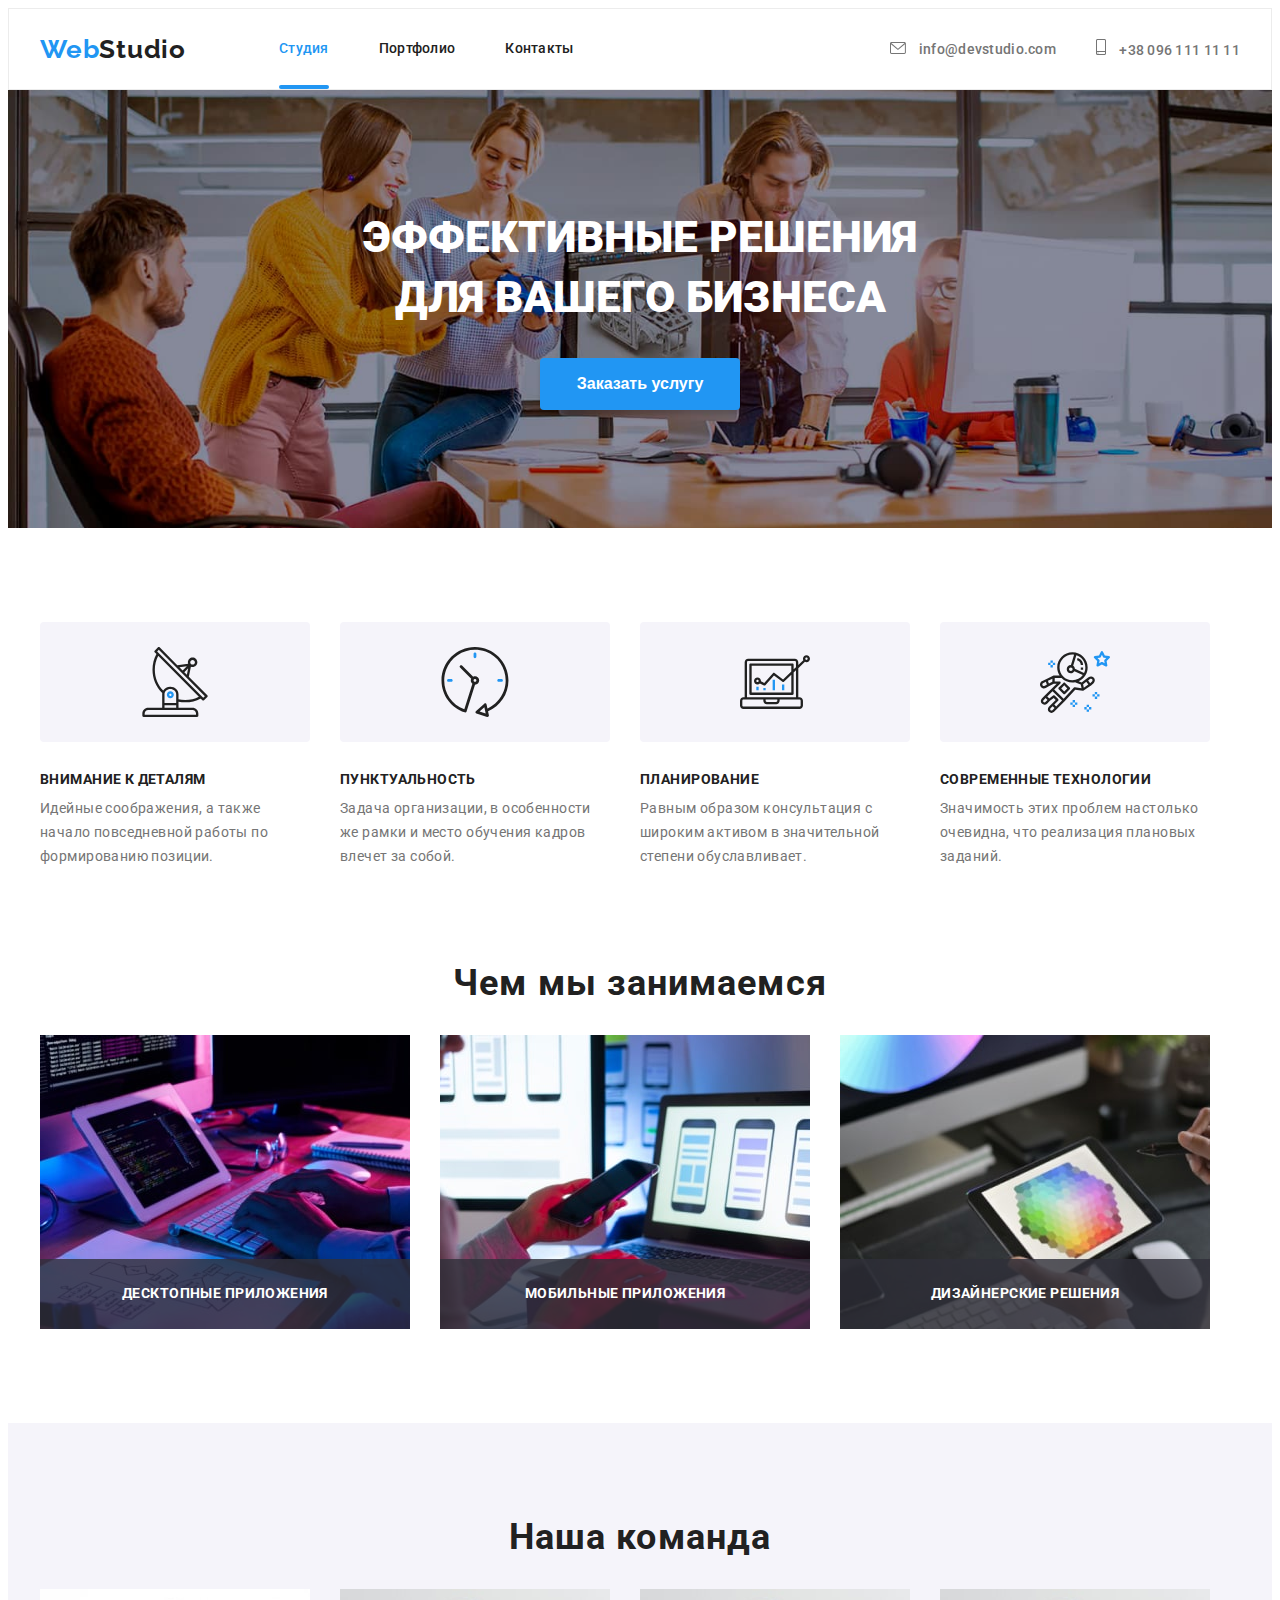
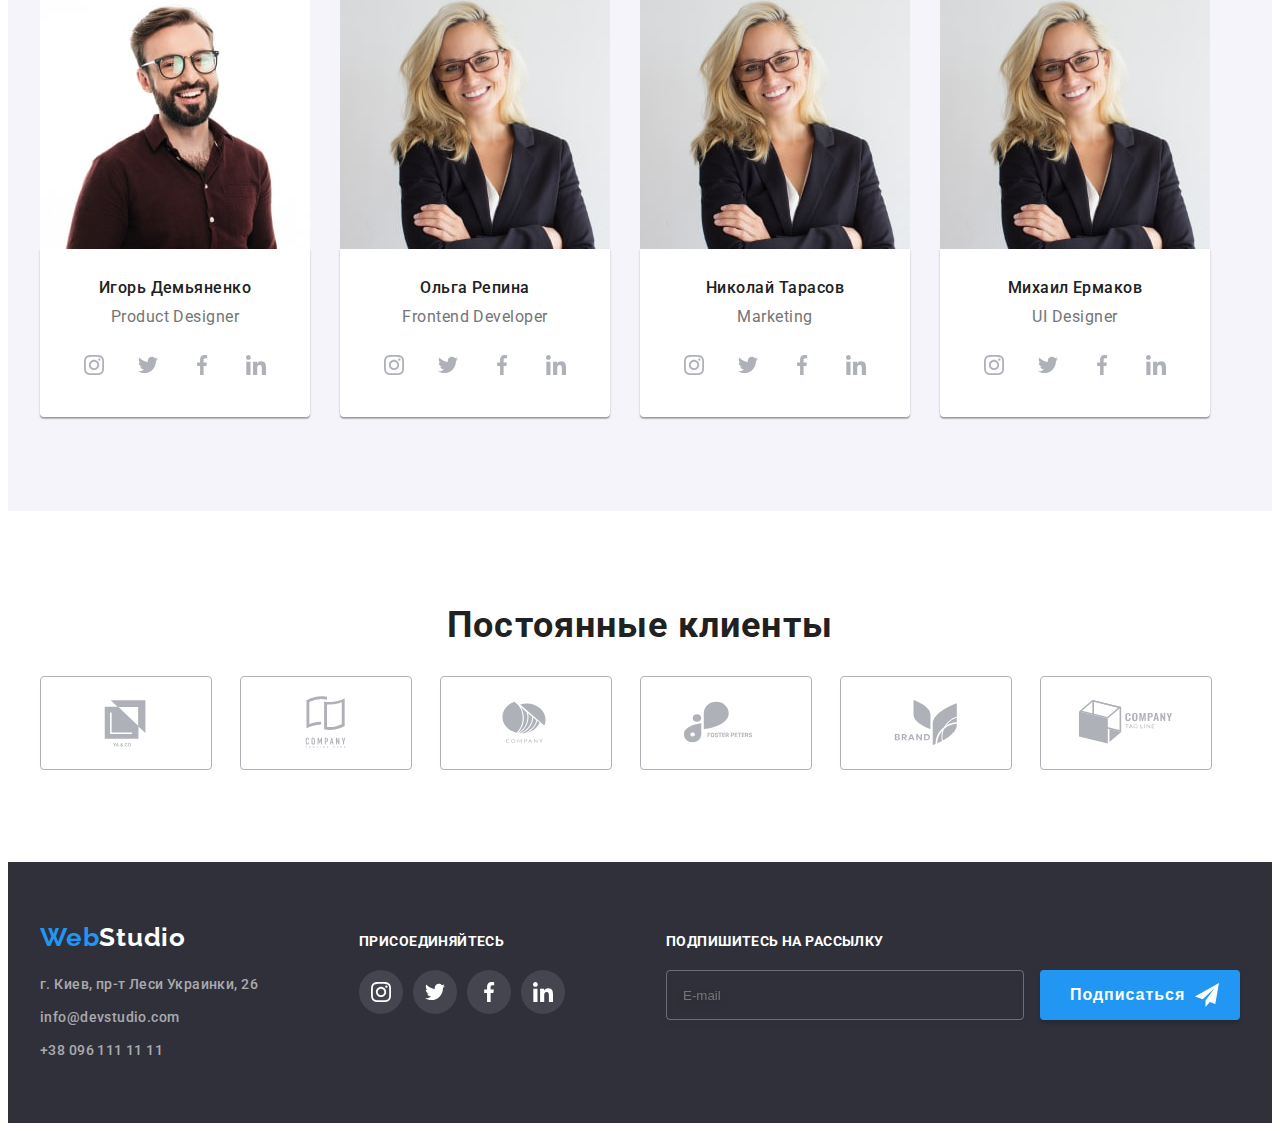
==== commit 15965d32: "progress" ====
--- a/index.html
+++ b/index.html
@@ -209,7 +209,8 @@
                             <picture>
                                 <source srcset="
                                     ./images/emp1-1x.jpg 1x,
-                                    ./images/emp1-2x.jpg 2x" 
+                                    ./images/emp1-2x.jpg 2x,
+                                    ./images/igor-img.jpg 3x" 
                                     media="(min-with:1200px)" />
                                     <source srcset="
                                     ./images/emp1-tab-1x.jpg 1x,
@@ -223,7 +224,8 @@
                             <img class="team__img" 
                             srcset="
                                     ./images/emp1-1x.jpg 1x,
-                                    ./images/emp1-2x.jpg 2x
+                                    ./images/emp1-2x.jpg 2x,
+                                    ./images/igor-img.jpg 3x
                                    "
                             src="./images/igor-img.jpg" alt="Игорь Демьяненко"  height="260">
                             <div class="team__employe">
@@ -262,7 +264,25 @@
                             </div>
                         </li>
                         <li class="team__item">
-                            <img class="team__img" src="./images/olga-img.jpg" alt="Ольга Репина"  height="260">
+                            <picture>
+                                <source srcset="
+                                        ./images/emp2-1x.jpg 1x,
+                                        ./images/emp2-2x.jpg 2x,
+                                        ./images/olga-img.jpg 3x" media="(min-with:1200px)" />
+                                <source srcset="
+                                        ./images/emp2-tab-1x.jpg 1x,
+                                        ./images/emp2-tab-2x.jpg 2x" media="(min-with:768px)" />
+                                <source srcset="
+                                        ./images/emp2-mob-1x.jpg 1x,
+                                        ./images/emp2-mob-2x.jpg 2x" media="(min-with:320px)" />
+                            </picture>
+                            <img class="team__img" 
+                            srcset="
+                                    ./images/emp2-1x.jpg 1x,
+                                    ./images/emp2-2x.jpg 2x,
+                                    ./images/olga-img.jpg 3x
+                                   "
+                            src="./images/olga-img.jpg" alt="Ольга Репина"  height="260">
                             <div class="team__employe">
                                 <h3 class="team__title">Ольга Репина</h3>
                                 <p class="team__text" lang="en">Frontend Developer</p>
@@ -299,7 +319,26 @@
                             </div>
                         </li>
                         <li class="team__item">
-                            <img class="team__img" src="./images/nikolai-img.jpg" alt="Николай Тарасов"  height="260">
+                            <picture>
+                                <source srcset="
+                                        ./images/emp3-1x.jpg 1x,
+                                        ./images/emp3-2x.jpg 2x,
+                                        ./images/nikolai-img.jpg 3x" media="(min-with:1200px)" />
+                                <source srcset="
+                                        ./images/emp3-tab-1x.jpg 1x,
+                                        ./images/emp3-tab-2x.jpg 2x" media="(min-with:768px)" />
+                                <source srcset="
+                                        ./images/emp3-mob-1x.jpg 1x,
+                                        ./images/emp3-mob-2x.jpg 2x" 
+                                        media="(min-with:320px)" />
+                            </picture>
+                            <img class="team__img" 
+                            srcset="
+                                    ./images/emp2-1x.jpg 1x,
+                                    ./images/emp2-2x.jpg 2x,
+                                    ./images/nikolai-img.jpg 3x
+                                   "
+                            src="./images/nikolai-img.jpg" alt="Николай Тарасов"  height="260">
                             <div class="team__employe">
                                 <h3 class="team__title">Николай Тарасов</h3>
                                 <p class="team__text" lang="en">Marketing</p>
@@ -336,7 +375,28 @@
                             </div>
                         </li>
                         <li class="team__item">
-                            <img class="team__img" src="./images/mikael-img.jpg" alt="Михаил Ермаков"  height="260">
+                            <picture>
+                                <source srcset="
+                                    ./images/emp4-1x.jpg 1x,
+                                    ./images/emp4-2x.jpg 2x,
+                                    ./images/mikael-img.jpg 3x" 
+                                    media="(min-with:1200px)" />
+                                <source srcset="
+                                    ./images/emp4-tab-1x.jpg 1x,
+                                    ./images/emp4-tab-2x.jpg 2x" 
+                                    media="(min-with:768px)" />
+                                <source srcset="
+                                    ./images/emp4-mob-1x.jpg 1x,
+                                    ./images/emp4-mob-2x.jpg 2x" 
+                                    media="(min-with:320px)" />
+                            </picture>
+                            <img class="team__img" 
+                            srcset="
+                                    ./images/emp2-1x.jpg 1x,
+                                    ./images/emp2-2x.jpg 2x,
+                                    ./images/mikael-img.jpg 3x
+                                   "
+                            src="./images/mikael-img.jpg" alt="Михаил Ермаков"  height="260">
                             <div class="team__employe">
                                 <h3 class="team__title">Михаил Ермаков</h3>
                                 <p class="team__text" lang="en">UI Designer</p>
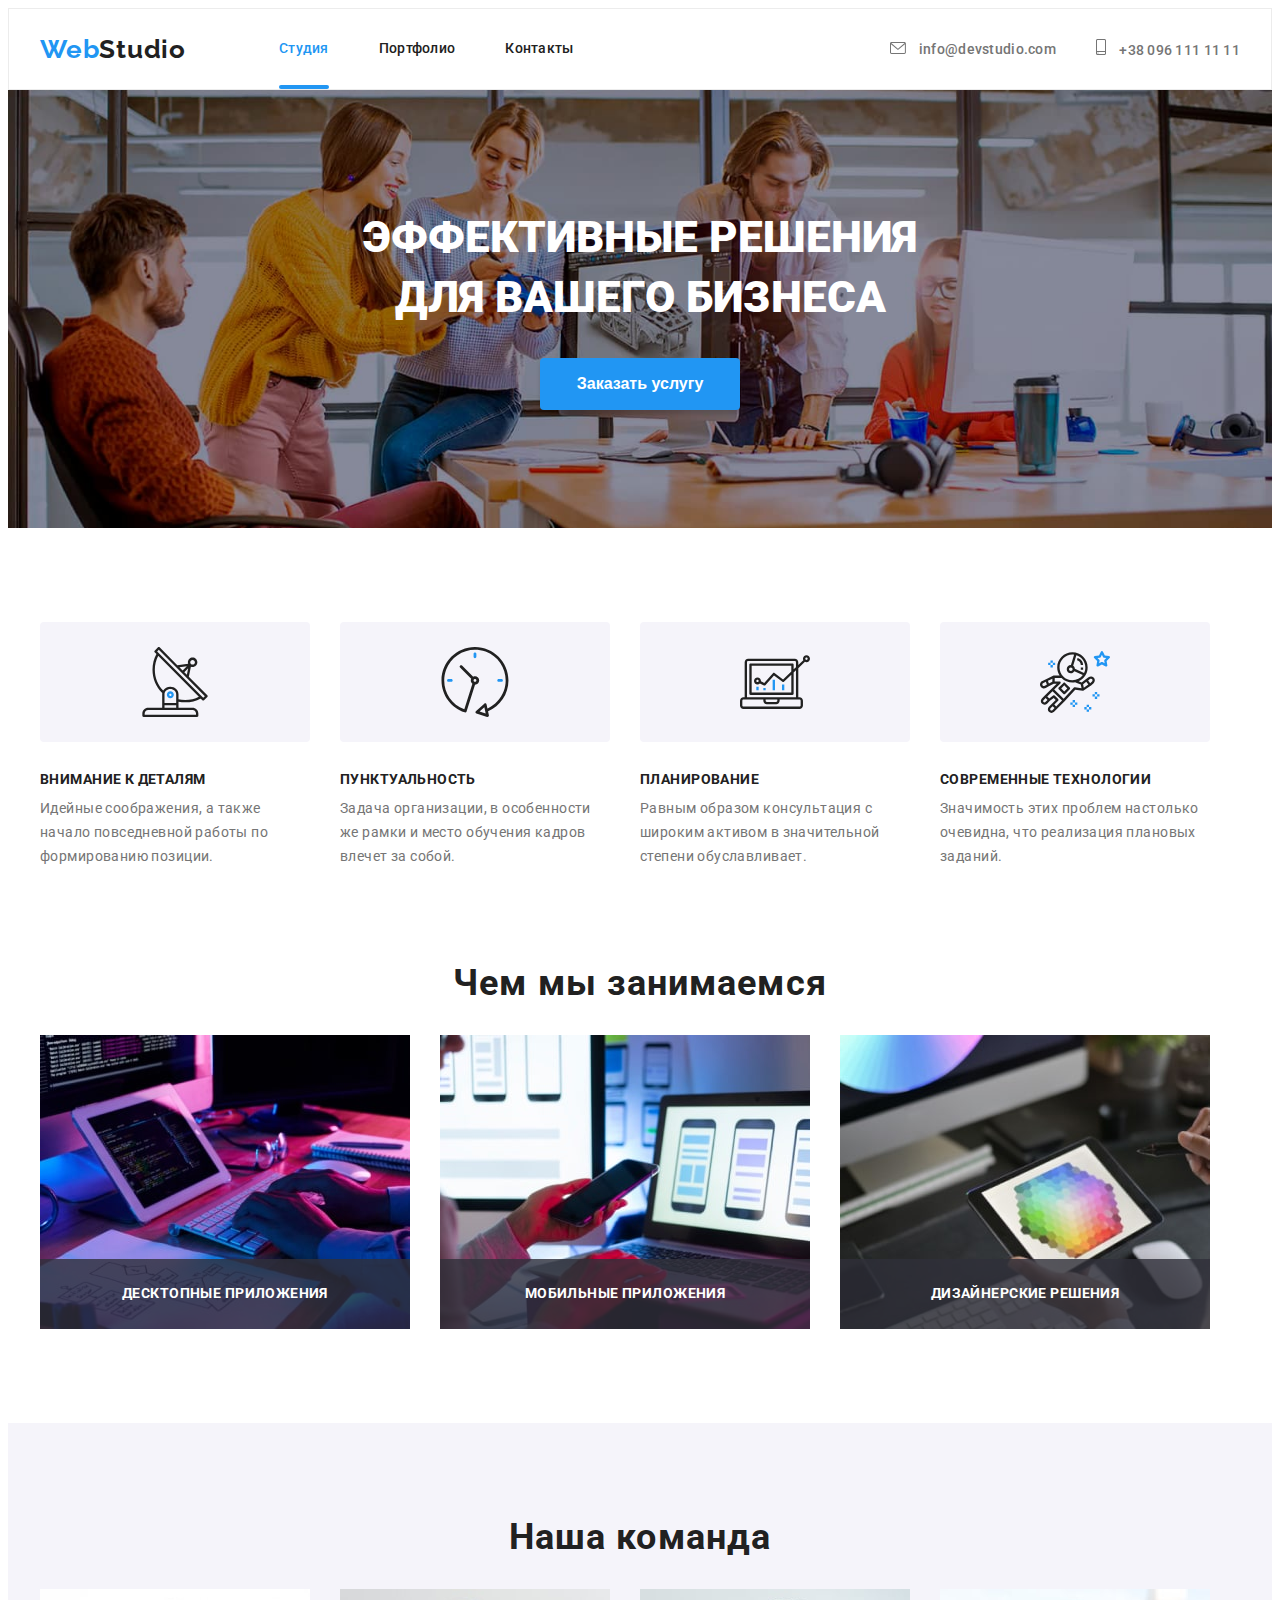
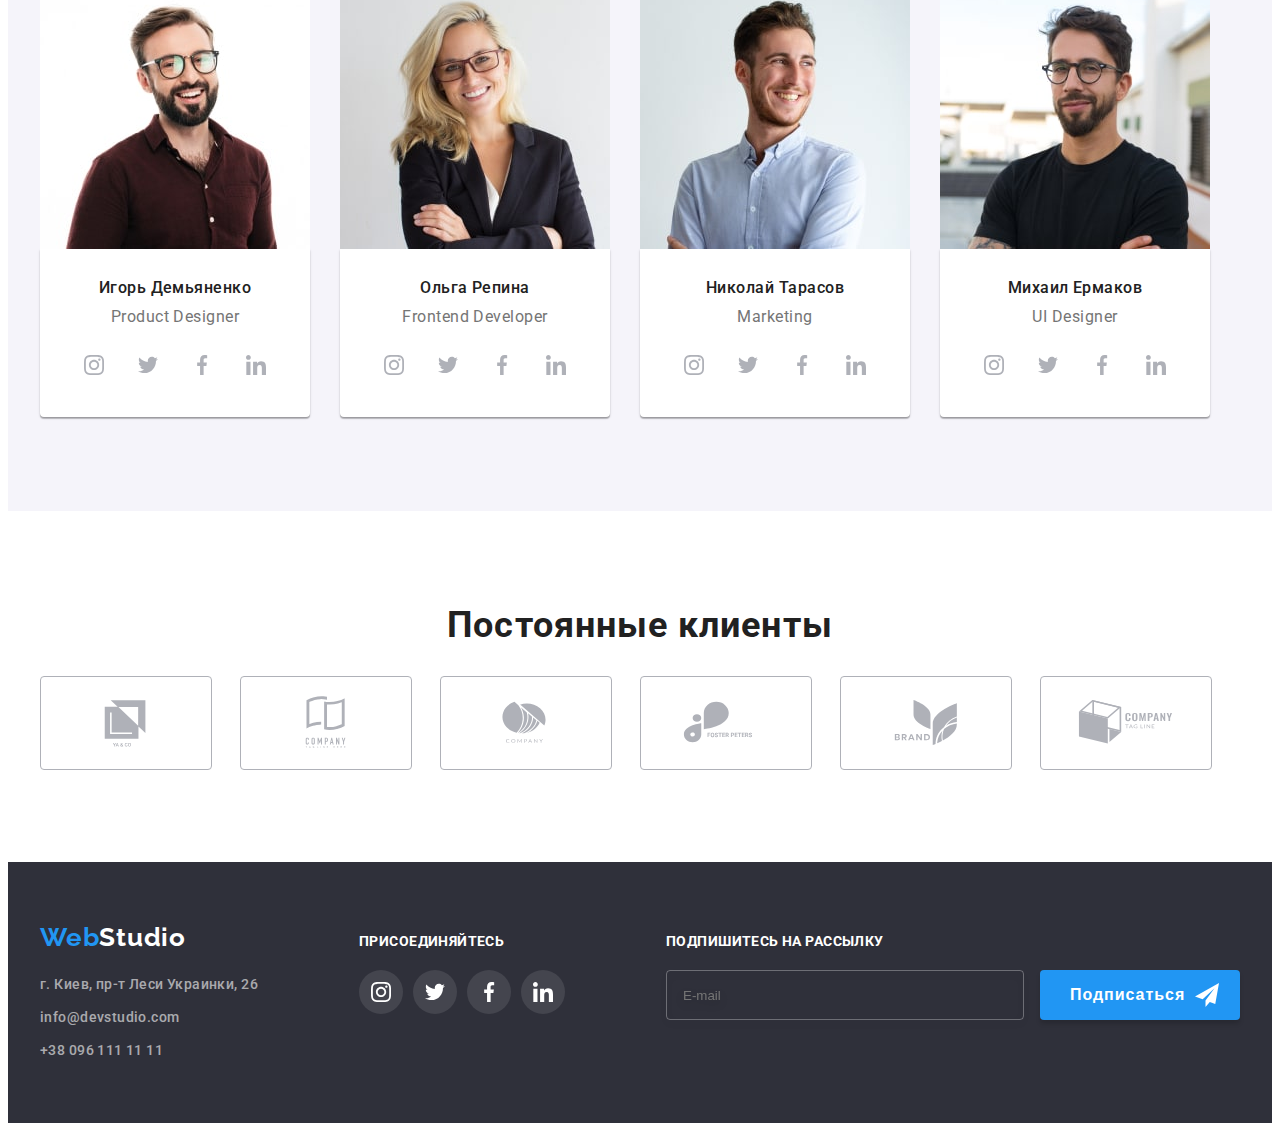
==== commit 77e48182: "progress" ====
--- a/index.html
+++ b/index.html
@@ -334,8 +334,8 @@
                             </picture>
                             <img class="team__img" 
                             srcset="
-                                    ./images/emp2-1x.jpg 1x,
-                                    ./images/emp2-2x.jpg 2x,
+                                    ./images/emp3-1x.jpg 1x,
+                                    ./images/emp3-2x.jpg 2x,
                                     ./images/nikolai-img.jpg 3x
                                    "
                             src="./images/nikolai-img.jpg" alt="Николай Тарасов"  height="260">
@@ -392,8 +392,8 @@
                             </picture>
                             <img class="team__img" 
                             srcset="
-                                    ./images/emp2-1x.jpg 1x,
-                                    ./images/emp2-2x.jpg 2x,
+                                    ./images/emp4-1x.jpg 1x,
+                                    ./images/emp4-2x.jpg 2x,
                                     ./images/mikael-img.jpg 3x
                                    "
                             src="./images/mikael-img.jpg" alt="Михаил Ермаков"  height="260">
--- a/css/main.min.css
+++ b/css/main.min.css
@@ -1,2 +1,2 @@
-:root{--webstudio-color: #2196f3;--menu-item-color: #212121;--header-adress-color: #757575;--hero-pre-title-color: #ffffff;--button-title-color: #ffffff;--qualities-title-color: #212121;--qualities-text-color: #757575;--about-title-color: #212121;--team-title-color: #212121;--employe-title-color: #212121;--employe-profession-color: #757575;--adress-geo-color: #ffffff;--footer-adress-color: rgba(255, 255, 255, 0.6);--menu-button-color: #212121;--all-item-name-color: #212121;--all-item-type: #757575}h1,h2,h3,p{margin:0px}img{display:block;max-width:100%;height:auto}body{font-family:"Roboto", sans-serif}ul{list-style:none;padding:0;margin:0}.container{width:100%;padding-left:15px;padding-right:15px;margin-left:auto;margin-right:auto}@media screen and (min-width: 480px){.container{width:480px}}@media screen and (min-width: 768px){.container{width:768px}}@media screen and (min-width: 1200px){.container{width:1200px}}@media screen and (min-width: 480px){.section{padding-top:60px;padding-bottom:60px}}@media screen and (min-width: 768px){.section{padding-top:60px;padding-bottom:60px}}@media screen and (min-width: 1200px){.section{padding-top:94px;padding-bottom:94px}}.section__title{padding-bottom:30px;font-weight:700;font-size:36px;line-height:1.16;text-align:center;letter-spacing:0.03em;color:var(--about-title-color)}.no-padding{padding-top:0;padding-bottom:0}.backdrop{width:100vw;height:100vh;background-color:rgba(0,0,0,0.2);position:fixed;top:0;left:0;transition:opacity 250ms cubic-bezier(0.4, 0, 0.2, 1),visibility 250ms cubic-bezier(0.4, 0, 0.2, 1)}.backdrop.is-hidden .modal{transform:scale(1.5) rotate(270deg)}.is-hidden{visibility:hidden;opacity:0;pointer-events:none}.modal{padding:40px;width:450px;height:609px;background:#ffffff;box-shadow:0px 1px 3px rgba(0,0,0,0.12),0px 1px 1px rgba(0,0,0,0.14),0px 2px 1px rgba(0,0,0,0.2);border-radius:4px;position:absolute;top:50%;left:50%;transform:scale(1) rotate(0) translate(-50%, -50%);transition:transform 250ms cubic-bezier(0.4, 0, 0.2, 1)}@media screen and (min-width: 1200px){.modal{width:528px;height:581px}}.modal__close{cursor:pointer;position:absolute;top:10px;right:10px;width:30px;height:30px;background-color:transparent;border:1px solid rgba(0,0,0,0.1);border-radius:50%;display:flex;align-items:center;justify-content:center;transition:fill 250ms cubic-bezier(0.4, 0, 0.2, 1)}.modal__close:hover,.modal__close:focus{fill:#2196f3}.modal__title{margin-bottom:12px;font-weight:600;font-size:20px;line-height:23px;text-align:center;letter-spacing:0.03em;color:#212121}.modal-field{margin-bottom:10px}.modal-field__input-text{font-size:12px;display:block;margin-bottom:4px;color:#757575}.modal-field__input-wrap{position:relative}.modal-field__input{width:100%;height:40px;border:1px solid rgba(33,33,33,0.2);border-radius:4px;outline:none;box-sizing:border-box;padding-left:42px;padding-right:10px;background-color:transparent;transition:border-color 250ms cubic-bezier(0.4, 0, 0.2, 1)}.modal-field__input:focus{border-color:#2196f3}.modal-field__input:focus+.modal-field__icon{fill:#2196f3}.modal-field__icon{position:absolute;left:15px;top:50%;transform:translateY(-50%);transition:fill 250ms cubic-bezier(0.4, 0, 0.2, 1)}.field-comment{margin-bottom:20px}.field-comment__input-text{font-size:12px;display:block;margin-bottom:4px;color:#757575}.field-comment__comment-text{display:block;outline:none;padding:12px 16px;width:100%;height:120px;border:1px solid rgba(33,33,33,0.2);box-sizing:border-box;border-radius:4px;resize:none;transition:border-color 250ms cubic-bezier(0.4, 0, 0.2, 1)}.field-comment__comment-text:focus{border-color:#2196f3}.field-comment__comment-text::placeholder{font-size:14px;color:rgba(117,117,117,0.5)}.checkbox{margin-bottom:30px}.checkbox__check:checked+.checkbox__check-text span{background-color:#2196f3;border:none}.checkbox__check.visually-hidden{position:absolute;white-space:nowrap;width:1px;height:1px;overflow:hidden;border:0;padding:0;clip:rect(0 0 0 0);clip-path:inset(50%);margin:-1px}.checkbox__check-text{display:flex;font-size:12px;color:#757575;align-items:center;justify-content:center}.checkbox__check-text span{width:16px;height:15px;border:2px solid #000000;margin-right:5px;border-radius:2px;display:flex;align-items:center;justify-content:center}@media screen and (min-width: 1200px){.checkbox__check-text{font-size:14px}}.checkbox__link{color:#2196f3;text-decoration:underline}.checkbox__icon-check{fill:#ffffff}.button{margin:0 auto;cursor:pointer;display:block;border:1px solid transparent;border-radius:4px;padding:10px 32px;min-width:200px;min-height:50px;color:var(--button-title-color);background-color:#2196f3;font-weight:700;font-size:16px;line-height:1.87;letter-spacing:0.06em;transition:box-shadow 250ms cubic-bezier(0.4, 0, 0.2, 1)}.button:hover,.button:focus{box-shadow:0px 4px 4px rgba(0,0,0,0.15)}.header{background-color:#ffffff;border:1px solid #ececec}.header__container{display:flex;align-items:center}.logo{padding-top:16px;padding-bottom:16px;font-family:Raleway;font-weight:700;font-size:26px;line-height:1.19;letter-spacing:0.03em;color:var(--webstudio-color)}.logo__dark{color:#212121}.menu-nav{display:flex}@media screen and (max-width: 767px){.menu-nav{display:none}}@media screen and (min-width: 768px){.menu-nav{margin-left:88px}}@media screen and (min-width: 1200px){.menu-nav{margin-left:93px}}.menu-nav__item+.menu-nav__item{margin-left:50px}.menu-nav__link{text-decoration:none;padding:32px 0;font-weight:500;font-size:14px;line-height:1.14;letter-spacing:0.02em;color:var(--menu-item-color);display:block;position:relative;transition:color 250ms cubic-bezier(0.4, 0, 0.2, 1)}.menu-nav__link.--current{color:#2196f3}.menu-nav__link.--current::after{content:"";width:100%;height:4px;background-color:#2196f3;border-radius:2px;position:absolute;left:0;bottom:0}.menu-nav__link:hover,.menu-nav__link:focus{font-weight:500;font-size:14px;line-height:1.14;letter-spacing:0.02em;color:#2196f3}.contacts{margin:-10px;margin-left:auto}@media screen and (max-width: 767px){.contacts{display:none}}@media screen and (min-width: 1200px){.contacts{display:flex}}.contacts__item{margin:10px}@media screen and (min-width: 1200px){.contacts__item+.contacts__item{margin-left:30px}}.contacts__link{text-decoration:none;font-weight:500;font-size:14px;line-height:1.14;letter-spacing:0.02em;color:var(--header-adress-color);transition:color 250ms cubic-bezier(0.4, 0, 0.2, 1)}.contacts__link:hover,.contacts__link:focus{font-weight:500;font-size:14px;line-height:1.14;letter-spacing:0.02em;color:#2196f3}.contacts__icon{margin-right:10px;fill:currentColor;transition:fill 250ms cubic-bezier(0.4, 0, 0.2, 1)}.contacts__icon:hover{fill:currentColor}.open-menu-btn{cursor:pointer;display:inline-flex;margin-left:auto;padding:0;border:none;background-color:transparent}.open-menu-btn:hover,.open-menu-btn:focus{fill:#2196f3}@media screen and (min-width: 767px){.open-menu-btn{display:none}}.mob-menu{position:fixed;background-color:#fff;width:100vw;height:100vh;top:0;z-index:5}.mob-menu .container{display:flex;flex-direction:column;justify-content:space-between;height:100%;padding:10px 15px 48px 40px}.close-menu-btn{cursor:pointer;display:block;margin-left:auto;border:none;background-color:transparent;padding:0}.close-menu-btn:hover,.close-menu-btn:focus{fill:#2196f3}.mob-menu__item+.mob-menu__item{padding-top:32px}.mob-menu__link{text-decoration:none;font-weight:500;font-size:40px;line-height:47px;letter-spacing:0.02em;color:#212121}.mob-menu__link.--current{color:#2196f3}.mob-contacts__item+.mob-contacts__item{padding-top:32px}.mob-contacts__link{text-decoration:none;font-weight:500;font-size:24px;line-height:28px;letter-spacing:0.02em;color:#757575}.mob-contacts__tel{font-weight:500;font-size:34px;line-height:40px;letter-spacing:0.02em;color:#2196f3}.mob-soc__list{display:flex;margin-top:64px}.mob-soc__item{padding:-10px}.mob-soc__item+.mob-soc__item{border-left:1px solid rgba(33,33,33,0.2)}.mob-soc__link{padding:0px 10px;font-weight:500;font-size:18px;line-height:22px;letter-spacing:0.02em;color:#2196f3;text-decoration:none}.hero{padding:0px 0px 0px 0px;text-align:center;padding-top:200px;margin-left:auto;margin-right:auto;background-image:linear-gradient(rgba(47,48,58,0.4), rgba(47,48,58,0.4)),url(../images/hero-bg-mob-1x-min.png);background-repeat:no-repeat;background-position:center;background-size:cover;max-height:400px;padding:118px 0px}@media (min-device-pixel-ratio: 2), (min-resolution: 192dpi), (min-resolution: 2dppx){.hero{background-image:url(../images/hero-bg-mob-2x-min.png)}}@media screen and (min-width: 768px){.hero{background-image:url(../images/hero-bg-tab-1x-min.png)}}@media screen and (min-width: 768px) and (min-device-pixel-ratio: 2), screen and (min-width: 768px) and (min-resolution: 192dpi), screen and (min-width: 768px) and (min-resolution: 2dppx){.hero{background-image:url(../images/hero-bg-tab-2x-min.png)}}@media screen and (min-width: 1200px){.hero{background-image:url(../images/hero-bg-1x.jpg)}}@media screen and (min-width: 1200px) and (min-device-pixel-ratio: 2), screen and (min-width: 1200px) and (min-resolution: 192dpi), screen and (min-width: 1200px) and (min-resolution: 2dppx){.hero{background-image:url(../images/hero-bg-2x-min.png)}}.hero__title{font-weight:900;color:var(--hero-pre-title-color);font-size:26px;line-height:1.62}@media screen and (min-width: 1200px){.hero__title{font-size:44px;line-height:1.36}}.hero__button{margin-top:30px;cursor:pointer;display:inline-block;border:1px solid transparent;border-radius:4px;box-shadow:0px 4px 4px rgba(0,0,0,0.15);padding:10px 32px;min-width:200px;min-height:50px;color:var(--button-title-color);background-color:#2196f3;font-weight:700;font-size:16px;line-height:1.87}.hidden__title{position:absolute;white-space:nowrap;width:1px;height:1px;overflow:hidden;border:0;padding:0;clip:rect(0 0 0 0);clip-path:inset(50%);margin:-1px}@media screen and (min-width: 480px){.features{width:480px;margin:-30px -15px}}@media screen and (min-width: 768px){.features{width:768px;display:flex;flex-wrap:wrap;margin:-15px}}@media screen and (min-width: 1200px){.features{width:1200px;display:flex;margin:-15px}}.features__image{display:flex;width:100%;height:120px;background:#f5f4fa;border-radius:4px;align-items:center;justify-content:center;margin-bottom:30px}@media screen and (min-width: 480px){.features__item{width:calc(100% / 1 - 30px);margin:30px 15px}}@media screen and (min-width: 768px){.features__item{width:calc(100% / 2 - 30px);margin:15px}}@media screen and (min-width: 1200px){.features__item{width:calc(100% / 4 - 30px);margin:15px}}.features__title{margin-top:30px;margin-bottom:10px;font-weight:700;font-size:14px;line-height:1.14;letter-spacing:0.03em;text-transform:uppercase;color:var(--qualities-title-color)}@media screen and (min-width: 480px){.features__title{text-align:center}}@media screen and (min-width: 768px){.features__title{text-align:left}}@media screen and (min-width: 1200px){.features__title{text-align:left}}.features__text{margin-bottom:0px;font-weight:400;font-size:14px;line-height:1.71;letter-spacing:0.03em;color:var(--qualities-text-color)}.about__section{padding-top:0px}@media screen and (max-width: 1199px){.about__section{display:none}}.about{display:flex}.about__item{position:relative}.about__item+.about__item{margin-left:30px}.about__img{display:block;max-width:100%}.about__label{display:flex;align-items:center;justify-content:center;position:absolute;bottom:0;left:0;width:100%;height:70px;background:rgba(47,48,58,0.8)}.about__title{font-weight:700;font-size:14px;line-height:1.14;letter-spacing:0.03em;text-align:center;text-transform:uppercase;color:#ffffff}.team-section{background:#f5f4fa}.team{margin:-30px -15px}@media screen and (min-width: 480px){.team{width:480px}}@media screen and (min-width: 768px){.team{margin:-15px;width:768px;display:flex;flex-wrap:wrap}}@media screen and (min-width: 1200px){.team{width:1200px;display:flex}}.team__item{margin:30px 15px}@media screen and (min-width: 480px){.team__item{width:calc(100% / 1 - 30px)}}@media screen and (min-width: 768px){.team__item{width:calc(100% / 2 - 30px);margin:15px}}@media screen and (min-width: 1200px){.team__item{width:calc(100% / 4 - 30px)}}.team__img{width:100%}.team__employe{background:#ffffff;padding-top:30px;padding-bottom:30px;box-shadow:0px 1px 3px rgba(0,0,0,0.12),0px 1px 1px rgba(0,0,0,0.14),0px 2px 1px rgba(0,0,0,0.2);border-radius:0px 0px 4px 4px}.team__title{margin-bottom:10px;font-weight:500;font-size:16px;line-height:1.18;text-align:center;letter-spacing:0.03em;color:var(--employe-title-color)}.team__text{margin-bottom:16px;font-weight:400;font-size:16px;line-height:1.18;text-align:center;letter-spacing:0.03em;color:var(--employe-profession-color)}.soclist{display:flex;justify-content:center}.soclist__item{width:44px;height:44px}.soclist__item+.soclist__item{margin-left:10px}.soclist__link{cursor:pointer;width:100%;height:100%;border-radius:50%;display:flex;align-items:center;justify-content:center;background-color:#ffffff;color:#afb1b8;transition:color 250ms cubic-bezier(0.4, 0, 0.2, 1),background-color 250ms cubic-bezier(0.4, 0, 0.2, 1)}.soclist__link:hover,.soclist__link:focus{color:#ffffff;background-color:#2196f3}.soclist__icon{fill:currentColor}@media screen and (min-width: 480px){.clients{width:480px;display:flex;flex-wrap:wrap;margin:-15px}}@media screen and (min-width: 768px){.clients{width:768px;display:flex;flex-wrap:wrap;margin:-15px}}@media screen and (min-width: 1200px){.clients{width:1200px;display:flex;margin:-15px}}@media screen and (min-width: 480px){.clients__item{width:calc(100% / 2 - 30px);height:92px;margin:15px}}@media screen and (min-width: 768px){.clients__item{width:calc(100% / 3 - 30px);height:92px;margin:15px}}@media screen and (min-width: 1200px){.clients__item{width:calc(100% / 6 - 30px);height:92px;margin:15px}}.clients__link{display:flex;width:100%;height:100%;color:#afb1b8;background-color:#ffffff;border:1px solid #afb1b8;border-radius:4px;align-items:center;justify-content:center;transition:color 250ms cubic-bezier(0.4, 0, 0.2, 1),background-color 250ms cubic-bezier(0.4, 0, 0.2, 1),border 250ms cubic-bezier(0.4, 0, 0.2, 1)}.clients__link:hover,.clients__link:focus{color:#2196f3;background-color:#ffffff;border:1px solid #2196f3}.clients__icon{fill:currentColor}.footer{padding:60px 0px;background:#2f303a;display:flex}.footer .container{align-items:baseline;text-align:center}@media screen and (min-width: 768px){.footer .container{display:flex;flex-wrap:wrap}}@media screen and (min-width: 1200px){.footer .container{text-align:left}}.address{flex-grow:1}@media screen and (min-width: 768px){.address{flex-grow:1}}.address__title{font-style:normal;font-family:Raleway;font-weight:700;font-size:26px;line-height:1.19;letter-spacing:0.03em;color:var(--webstudio-color)}.address__title-studio{color:#ffffff}.address__list{margin-top:20px}.address__item+.address__item{margin-top:9px}.address__link{text-decoration:none;font-style:normal;font-weight:500;font-size:14px;line-height:1.71;letter-spacing:0.03em;color:var(--footer-adress-color)}.address__geo{color:var(--adress-geo-color)}.soclink{margin:60px 0px;flex-grow:1}@media screen and (min-width: 1200px){.soclink{margin:0}}.soclink__main-title{font-weight:700;font-size:14px;line-height:1.14;letter-spacing:0.03em;text-transform:uppercase;color:#ffffff}.soclink__list{display:flex;margin-top:20px;justify-content:center}@media screen and (min-width: 1200px){.soclink__list{justify-content:inherit}}.soclink__icon{fill:currentColor}.soclink__item{width:44px;height:44px}.soclink__item+.soclink__item{margin-left:10px}.soclink__link{cursor:pointer;width:100%;height:100%;border-radius:50%;display:flex;align-items:center;justify-content:center;background-color:rgba(255,255,255,0.1);color:#ffffff;transition:color 250ms cubic-bezier(0.4, 0, 0.2, 1),background-color 250ms cubic-bezier(0.4, 0, 0.2, 1)}.soclink__link:hover,.soclink__link:focus{color:#ffffff;background-color:#2196f3}@media screen and (min-width: 768px){.e-mail{margin-left:auto;margin-right:auto;margin-top:60px}}@media screen and (min-width: 1200px){.e-mail{margin:0}}.e-mail__title{font-weight:700;font-size:14px;line-height:1.14;letter-spacing:0.03em;text-transform:uppercase;color:#ffffff}.subscribe__input{background-color:transparent;padding:15px 16px;margin:20px 0px;width:100%;height:50px;left:815px;top:2787px;border:1px solid rgba(255,255,255,0.3);box-sizing:border-box;filter:drop-shadow(0px 4px 4px rgba(0,0,0,0.15));border-radius:4px}@media screen and (min-width: 1200px){.subscribe__input{width:358px}}.e-input .input::placeholder{letter-spacing:0.03em;font-size:16px;color:#2f303a}.subscribe__button{align-items:center;padding-left:29px;cursor:pointer;display:inline-flex;border:1px solid transparent;border-radius:4px;box-shadow:0px 4px 4px rgba(0,0,0,0.15);min-width:200px;min-height:50px;background:#2196f3;color:#ffffff;font-weight:700;font-size:16px;line-height:30px;letter-spacing:0.06em}@media screen and (min-width: 1200px){.subscribe__button{margin-left:12px}}.subscribe__icon{margin-left:10px}.hidden-title{position:absolute;white-space:nowrap;width:1px;height:1px;overflow:hidden;border:0;padding:0;clip:rect(0 0 0 0);clip-path:inset(50%);margin:-1px}@media screen and (min-width: 480px){.functions{margin-bottom:40px;display:flex;flex-wrap:wrap}}@media screen and (min-width: 768px){.functions{margin-bottom:30px;display:flex;justify-content:center}}@media screen and (min-width: 1200px){.functions{margin-bottom:50px;display:flex;justify-content:center}}.functions__item{margin:7px}.functions__button{cursor:pointer;display:inline-block;border:1px solid transparent;border-radius:4px;padding:6px 22px;min-width:73px;min-height:38px;color:var(--menu-button-color);background-color:#f5f4fa;font-weight:500;font-size:16px;line-height:1.62;text-align:center;transition:color 250ms cubic-bezier(0.4, 0, 0.2, 1),background-color 250ms cubic-bezier(0.4, 0, 0.2, 1),box-shadow 250ms cubic-bezier(0.4, 0, 0.2, 1)}.functions__button:hover,.functions__button:focus{color:#ffffff;background-color:#2196f3;box-shadow:0px 3px 1px rgba(0,0,0,0.1),0px 1px 2px rgba(0,0,0,0.08),0px 2px 2px rgba(0,0,0,0.12)}@media screen and (min-width: 480px){.projects{width:480px;margin:-30px -15px}}@media screen and (min-width: 768px){.projects{width:768px;display:flex;flex-wrap:wrap;margin:-15px}}@media screen and (min-width: 1200px){.projects{width:1200px;display:flex;flex-wrap:wrap;margin:-15px}}.projects__item{margin-right:30px;margin-bottom:30px;background:#ffffff;border:1px solid #eeeeee;box-sizing:border-box}@media screen and (min-width: 480px){.projects__item{width:calc(100% / 1 - 30px);margin:30px 15px}}@media screen and (min-width: 768px){.projects__item{width:calc(100% / 2 - 30px);margin:15px}}@media screen and (min-width: 1200px){.projects__item{width:calc(100% / 3 - 30px);margin:15px}}.projects__link{text-decoration:none;transition:box-shadow 250ms cubic-bezier(0.4, 0, 0.2, 1)}.projects__link:hover .projects__description-text,.projects__link:focus .projects__description-text{transform:translateY(0)}.projects__link:hover,.projects__link:focus{box-shadow:0px 1px 1px rgba(0,0,0,0.12),0px 4px 4px rgba(0,0,0,0.06),1px 4px 6px rgba(0,0,0,0.16)}.projects__wrap{position:relative;overflow:hidden}.projects__img{width:100%;height:294px}.projects__description-text{position:absolute;top:0;left:0;font-size:18px;color:#ffffff;line-height:1.5;padding:40px 30px;background-color:rgba(33,150,243,0.9);height:101%;transform:translateY(100%);transition:transform 250ms cubic-bezier(0.4, 0, 0.2, 1)}.projects__feature{padding:20px 24px;background:#ffffff}.projects__title{font-weight:700;font-size:18px;line-height:2;letter-spacing:0.06em;color:var(--all-item-name-color)}.projects__text{font-weight:400;font-size:16px;line-height:1.87;letter-spacing:0.03em;color:var(--all-item-type)}
+:root{--webstudio-color: #2196f3;--menu-item-color: #212121;--header-adress-color: #757575;--hero-pre-title-color: #ffffff;--button-title-color: #ffffff;--qualities-title-color: #212121;--qualities-text-color: #757575;--about-title-color: #212121;--team-title-color: #212121;--employe-title-color: #212121;--employe-profession-color: #757575;--adress-geo-color: #ffffff;--footer-adress-color: rgba(255, 255, 255, 0.6);--menu-button-color: #212121;--all-item-name-color: #212121;--all-item-type: #757575}h1,h2,h3,p{margin:0px}img{display:block;max-width:100%;height:auto}body{font-family:"Roboto", sans-serif}ul{list-style:none;padding:0;margin:0}.container{width:100%;padding-left:15px;padding-right:15px;margin-left:auto;margin-right:auto}@media screen and (min-width: 480px){.container{width:480px}}@media screen and (min-width: 768px){.container{width:768px}}@media screen and (min-width: 1200px){.container{width:1200px}}@media screen and (min-width: 480px){.section{padding-top:60px;padding-bottom:60px}}@media screen and (min-width: 768px){.section{padding-top:60px;padding-bottom:60px}}@media screen and (min-width: 1200px){.section{padding-top:94px;padding-bottom:94px}}.section__title{padding-bottom:30px;font-weight:700;font-size:36px;line-height:1.16;text-align:center;letter-spacing:0.03em;color:var(--about-title-color)}.no-padding{padding-top:0;padding-bottom:0}.backdrop{width:100vw;height:100vh;background-color:rgba(0,0,0,0.2);position:fixed;top:0;left:0;transition:opacity 250ms cubic-bezier(0.4, 0, 0.2, 1),visibility 250ms cubic-bezier(0.4, 0, 0.2, 1)}.backdrop.is-hidden .modal{transform:scale(1.5) rotate(270deg)}.is-hidden{visibility:hidden;opacity:0;pointer-events:none}.modal{padding:40px;width:450px;height:609px;background:#ffffff;box-shadow:0px 1px 3px rgba(0,0,0,0.12),0px 1px 1px rgba(0,0,0,0.14),0px 2px 1px rgba(0,0,0,0.2);border-radius:4px;position:absolute;top:50%;left:50%;transform:scale(1) rotate(0) translate(-50%, -50%);transition:transform 250ms cubic-bezier(0.4, 0, 0.2, 1)}@media screen and (min-width: 1200px){.modal{width:528px;height:581px}}.modal__close{cursor:pointer;position:absolute;top:10px;right:10px;width:30px;height:30px;background-color:transparent;border:1px solid rgba(0,0,0,0.1);border-radius:50%;display:flex;align-items:center;justify-content:center;transition:fill 250ms cubic-bezier(0.4, 0, 0.2, 1)}.modal__close:hover,.modal__close:focus{fill:#2196f3}.modal__title{margin-bottom:12px;font-weight:600;font-size:20px;line-height:23px;text-align:center;letter-spacing:0.03em;color:#212121}.modal-field{margin-bottom:10px}.modal-field__input-text{font-size:12px;display:block;margin-bottom:4px;color:#757575}.modal-field__input-wrap{position:relative}.modal-field__input{width:100%;height:40px;border:1px solid rgba(33,33,33,0.2);border-radius:4px;outline:none;box-sizing:border-box;padding-left:42px;padding-right:10px;background-color:transparent;transition:border-color 250ms cubic-bezier(0.4, 0, 0.2, 1)}.modal-field__input:focus{border-color:#2196f3}.modal-field__input:focus+.modal-field__icon{fill:#2196f3}.modal-field__icon{position:absolute;left:15px;top:50%;transform:translateY(-50%);transition:fill 250ms cubic-bezier(0.4, 0, 0.2, 1)}.field-comment{margin-bottom:20px}.field-comment__input-text{font-size:12px;display:block;margin-bottom:4px;color:#757575}.field-comment__comment-text{display:block;outline:none;padding:12px 16px;width:100%;height:120px;border:1px solid rgba(33,33,33,0.2);box-sizing:border-box;border-radius:4px;resize:none;transition:border-color 250ms cubic-bezier(0.4, 0, 0.2, 1)}.field-comment__comment-text:focus{border-color:#2196f3}.field-comment__comment-text::placeholder{font-size:14px;color:rgba(117,117,117,0.5)}.checkbox{margin-bottom:30px}.checkbox__check:checked+.checkbox__check-text span{background-color:#2196f3;border:none}.checkbox__check.visually-hidden{position:absolute;white-space:nowrap;width:1px;height:1px;overflow:hidden;border:0;padding:0;clip:rect(0 0 0 0);clip-path:inset(50%);margin:-1px}.checkbox__check-text{display:flex;font-size:12px;color:#757575;align-items:center;justify-content:center}.checkbox__check-text span{width:16px;height:15px;border:2px solid #000000;margin-right:5px;border-radius:2px;display:flex;align-items:center;justify-content:center}@media screen and (min-width: 1200px){.checkbox__check-text{font-size:14px}}.checkbox__link{color:#2196f3;text-decoration:underline}.checkbox__icon-check{fill:#ffffff}.button{margin:0 auto;cursor:pointer;display:block;border:1px solid transparent;border-radius:4px;padding:10px 32px;min-width:200px;min-height:50px;color:var(--button-title-color);background-color:#2196f3;font-weight:700;font-size:16px;line-height:1.87;letter-spacing:0.06em;transition:box-shadow 250ms cubic-bezier(0.4, 0, 0.2, 1)}.button:hover,.button:focus{box-shadow:0px 4px 4px rgba(0,0,0,0.15)}.header{background-color:#ffffff;border:1px solid #ececec}.header__container{display:flex;align-items:center}.logo{padding-top:16px;padding-bottom:16px;font-family:Raleway;font-weight:700;font-size:26px;line-height:1.19;letter-spacing:0.03em;color:var(--webstudio-color)}.logo__dark{color:#212121}.menu-nav{display:flex}@media screen and (max-width: 767px){.menu-nav{display:none}}@media screen and (min-width: 768px){.menu-nav{margin-left:88px}}@media screen and (min-width: 1200px){.menu-nav{margin-left:93px}}.menu-nav__item+.menu-nav__item{margin-left:50px}.menu-nav__link{text-decoration:none;padding:32px 0;font-weight:500;font-size:14px;line-height:1.14;letter-spacing:0.02em;color:var(--menu-item-color);display:block;position:relative;transition:color 250ms cubic-bezier(0.4, 0, 0.2, 1)}.menu-nav__link.--current{color:#2196f3}.menu-nav__link.--current::after{content:"";width:100%;height:4px;background-color:#2196f3;border-radius:2px;position:absolute;left:0;bottom:0}.menu-nav__link:hover,.menu-nav__link:focus{font-weight:500;font-size:14px;line-height:1.14;letter-spacing:0.02em;color:#2196f3}.contacts{margin:-10px;margin-left:auto}@media screen and (max-width: 767px){.contacts{display:none}}@media screen and (min-width: 1200px){.contacts{display:flex}}.contacts__item{margin:10px}@media screen and (min-width: 1200px){.contacts__item+.contacts__item{margin-left:30px}}.contacts__link{text-decoration:none;font-weight:500;font-size:14px;line-height:1.14;letter-spacing:0.02em;color:var(--header-adress-color);transition:color 250ms cubic-bezier(0.4, 0, 0.2, 1)}.contacts__link:hover,.contacts__link:focus{font-weight:500;font-size:14px;line-height:1.14;letter-spacing:0.02em;color:#2196f3}.contacts__icon{margin-right:10px;fill:currentColor;transition:fill 250ms cubic-bezier(0.4, 0, 0.2, 1)}.contacts__icon:hover{fill:currentColor}.open-menu-btn{cursor:pointer;display:inline-flex;margin-left:auto;padding:0;border:none;background-color:transparent}.open-menu-btn:hover,.open-menu-btn:focus{fill:#2196f3}@media screen and (min-width: 767px){.open-menu-btn{display:none}}.mob-menu{position:fixed;background-color:#fff;width:100vw;height:100vh;top:0;z-index:5}.mob-menu .container{display:flex;flex-direction:column;justify-content:space-between;height:100%;padding:10px 15px 48px 40px}.close-menu-btn{cursor:pointer;display:block;margin-left:auto;border:none;background-color:transparent;padding:0}.close-menu-btn:hover,.close-menu-btn:focus{fill:#2196f3}.mob-menu__item+.mob-menu__item{padding-top:32px}.mob-menu__link{text-decoration:none;font-weight:500;font-size:40px;line-height:47px;letter-spacing:0.02em;color:#212121}.mob-menu__link.--current{color:#2196f3}.mob-contacts__item+.mob-contacts__item{padding-top:32px}.mob-contacts__link{text-decoration:none;font-weight:500;font-size:24px;line-height:28px;letter-spacing:0.02em;color:#757575}.mob-contacts__tel{font-weight:500;font-size:34px;line-height:40px;letter-spacing:0.02em;color:#2196f3}.mob-soc__list{display:flex;margin-top:64px}.mob-soc__item{padding:-10px}.mob-soc__item+.mob-soc__item{border-left:1px solid rgba(33,33,33,0.2)}.mob-soc__link{padding:0px 10px;font-weight:500;font-size:18px;line-height:22px;letter-spacing:0.02em;color:#2196f3;text-decoration:none}.hero{padding:0px 0px 0px 0px;text-align:center;padding-top:200px 0px;max-width:1600px;padding-top:200px;margin-left:auto;margin-right:auto;background-image:linear-gradient(rgba(47,48,58,0.4), rgba(47,48,58,0.4)),url(../images/hero-bg-mob-1x-min.png);background-repeat:no-repeat;background-position:center;background-size:cover;max-height:400px;padding:118px 0px}@media (min-device-pixel-ratio: 2), (min-resolution: 192dpi), (min-resolution: 2dppx){.hero{background-image:url(../images/hero-bg-mob-2x-min.png)}}@media screen and (min-width: 768px){.hero{background-image:url(../images/hero-bg-tab-1x-min.png)}}@media screen and (min-width: 768px) and (min-device-pixel-ratio: 2), screen and (min-width: 768px) and (min-resolution: 192dpi), screen and (min-width: 768px) and (min-resolution: 2dppx){.hero{background-image:url(../images/hero-bg-tab-2x-min.png)}}@media screen and (min-width: 1200px){.hero{background-image:url(../images/hero-bg-1x.jpg)}}@media screen and (min-width: 1200px) and (min-device-pixel-ratio: 2), screen and (min-width: 1200px) and (min-resolution: 192dpi), screen and (min-width: 1200px) and (min-resolution: 2dppx){.hero{background-image:url(../images/hero-bg-2x-min.png)}}.hero__title{font-weight:900;color:var(--hero-pre-title-color);font-size:26px;line-height:1.62}@media screen and (min-width: 1200px){.hero__title{font-size:44px;line-height:1.36}}.hero__button{margin-top:30px;cursor:pointer;display:inline-block;border:1px solid transparent;border-radius:4px;box-shadow:0px 4px 4px rgba(0,0,0,0.15);padding:10px 32px;min-width:200px;min-height:50px;color:var(--button-title-color);background-color:#2196f3;font-weight:700;font-size:16px;line-height:1.87}.hidden__title{position:absolute;white-space:nowrap;width:1px;height:1px;overflow:hidden;border:0;padding:0;clip:rect(0 0 0 0);clip-path:inset(50%);margin:-1px}@media screen and (min-width: 480px){.features{width:480px;margin:-30px -15px}}@media screen and (min-width: 768px){.features{width:768px;display:flex;flex-wrap:wrap;margin:-15px}}@media screen and (min-width: 1200px){.features{width:1200px;display:flex;margin:-15px}}.features__image{display:flex;width:100%;height:120px;background:#f5f4fa;border-radius:4px;align-items:center;justify-content:center;margin-bottom:30px}@media screen and (min-width: 480px){.features__item{width:calc(100% / 1 - 30px);margin:30px 15px}}@media screen and (min-width: 768px){.features__item{width:calc(100% / 2 - 30px);margin:15px}}@media screen and (min-width: 1200px){.features__item{width:calc(100% / 4 - 30px);margin:15px}}.features__title{margin-top:30px;margin-bottom:10px;font-weight:700;font-size:14px;line-height:1.14;letter-spacing:0.03em;text-transform:uppercase;color:var(--qualities-title-color)}@media screen and (min-width: 480px){.features__title{text-align:center}}@media screen and (min-width: 768px){.features__title{text-align:left}}@media screen and (min-width: 1200px){.features__title{text-align:left}}.features__text{margin-bottom:0px;font-weight:400;font-size:14px;line-height:1.71;letter-spacing:0.03em;color:var(--qualities-text-color)}.about__section{padding-top:0px}@media screen and (max-width: 1199px){.about__section{display:none}}.about{display:flex}.about__item{position:relative}.about__item+.about__item{margin-left:30px}.about__img{display:block;max-width:100%}.about__label{display:flex;align-items:center;justify-content:center;position:absolute;bottom:0;left:0;width:100%;height:70px;background:rgba(47,48,58,0.8)}.about__title{font-weight:700;font-size:14px;line-height:1.14;letter-spacing:0.03em;text-align:center;text-transform:uppercase;color:#ffffff}.team-section{background:#f5f4fa}.team{margin:-30px -15px}@media screen and (min-width: 480px){.team{width:480px}}@media screen and (min-width: 768px){.team{margin:-15px;width:768px;display:flex;flex-wrap:wrap}}@media screen and (min-width: 1200px){.team{width:1200px;display:flex}}.team__item{margin:30px 15px}@media screen and (min-width: 480px){.team__item{width:calc(100% / 1 - 30px)}}@media screen and (min-width: 768px){.team__item{width:calc(100% / 2 - 30px);margin:15px}}@media screen and (min-width: 1200px){.team__item{width:calc(100% / 4 - 30px)}}.team__img{width:100%}.team__employe{background:#ffffff;padding-top:30px;padding-bottom:30px;box-shadow:0px 1px 3px rgba(0,0,0,0.12),0px 1px 1px rgba(0,0,0,0.14),0px 2px 1px rgba(0,0,0,0.2);border-radius:0px 0px 4px 4px}.team__title{margin-bottom:10px;font-weight:500;font-size:16px;line-height:1.18;text-align:center;letter-spacing:0.03em;color:var(--employe-title-color)}.team__text{margin-bottom:16px;font-weight:400;font-size:16px;line-height:1.18;text-align:center;letter-spacing:0.03em;color:var(--employe-profession-color)}.soclist{display:flex;justify-content:center}.soclist__item{width:44px;height:44px}.soclist__item+.soclist__item{margin-left:10px}.soclist__link{cursor:pointer;width:100%;height:100%;border-radius:50%;display:flex;align-items:center;justify-content:center;background-color:#ffffff;color:#afb1b8;transition:color 250ms cubic-bezier(0.4, 0, 0.2, 1),background-color 250ms cubic-bezier(0.4, 0, 0.2, 1)}.soclist__link:hover,.soclist__link:focus{color:#ffffff;background-color:#2196f3}.soclist__icon{fill:currentColor}@media screen and (min-width: 480px){.clients{width:480px;display:flex;flex-wrap:wrap;margin:-15px}}@media screen and (min-width: 768px){.clients{width:768px;display:flex;flex-wrap:wrap;margin:-15px}}@media screen and (min-width: 1200px){.clients{width:1200px;display:flex;margin:-15px}}@media screen and (min-width: 480px){.clients__item{width:calc(100% / 2 - 30px);height:92px;margin:15px}}@media screen and (min-width: 768px){.clients__item{width:calc(100% / 3 - 30px);height:92px;margin:15px}}@media screen and (min-width: 1200px){.clients__item{width:calc(100% / 6 - 30px);height:92px;margin:15px}}.clients__link{display:flex;width:100%;height:100%;color:#afb1b8;background-color:#ffffff;border:1px solid #afb1b8;border-radius:4px;align-items:center;justify-content:center;transition:color 250ms cubic-bezier(0.4, 0, 0.2, 1),background-color 250ms cubic-bezier(0.4, 0, 0.2, 1),border 250ms cubic-bezier(0.4, 0, 0.2, 1)}.clients__link:hover,.clients__link:focus{color:#2196f3;background-color:#ffffff;border:1px solid #2196f3}.clients__icon{fill:currentColor}.footer{padding:60px 0px;background:#2f303a;display:flex}.footer .container{align-items:baseline;text-align:center}@media screen and (min-width: 768px){.footer .container{display:flex;flex-wrap:wrap}}@media screen and (min-width: 1200px){.footer .container{text-align:left}}.address{flex-grow:1}@media screen and (min-width: 768px){.address{flex-grow:1}}.address__title{font-style:normal;font-family:Raleway;font-weight:700;font-size:26px;line-height:1.19;letter-spacing:0.03em;color:var(--webstudio-color)}.address__title-studio{color:#ffffff}.address__list{margin-top:20px}.address__item+.address__item{margin-top:9px}.address__link{text-decoration:none;font-style:normal;font-weight:500;font-size:14px;line-height:1.71;letter-spacing:0.03em;color:var(--footer-adress-color)}.address__geo{color:var(--adress-geo-color)}.soclink{margin:60px 0px;flex-grow:1}@media screen and (min-width: 1200px){.soclink{margin:0}}.soclink__main-title{font-weight:700;font-size:14px;line-height:1.14;letter-spacing:0.03em;text-transform:uppercase;color:#ffffff}.soclink__list{display:flex;margin-top:20px;justify-content:center}@media screen and (min-width: 1200px){.soclink__list{justify-content:inherit}}.soclink__icon{fill:currentColor}.soclink__item{width:44px;height:44px}.soclink__item+.soclink__item{margin-left:10px}.soclink__link{cursor:pointer;width:100%;height:100%;border-radius:50%;display:flex;align-items:center;justify-content:center;background-color:rgba(255,255,255,0.1);color:#ffffff;transition:color 250ms cubic-bezier(0.4, 0, 0.2, 1),background-color 250ms cubic-bezier(0.4, 0, 0.2, 1)}.soclink__link:hover,.soclink__link:focus{color:#ffffff;background-color:#2196f3}@media screen and (min-width: 768px){.e-mail{margin-left:auto;margin-right:auto;margin-top:60px}}@media screen and (min-width: 1200px){.e-mail{margin:0}}.e-mail__title{font-weight:700;font-size:14px;line-height:1.14;letter-spacing:0.03em;text-transform:uppercase;color:#ffffff}.subscribe__input{background-color:transparent;padding:15px 16px;margin:20px 0px;width:100%;height:50px;left:815px;top:2787px;border:1px solid rgba(255,255,255,0.3);box-sizing:border-box;filter:drop-shadow(0px 4px 4px rgba(0,0,0,0.15));border-radius:4px}@media screen and (min-width: 1200px){.subscribe__input{width:358px}}.e-input .input::placeholder{letter-spacing:0.03em;font-size:16px;color:#2f303a}.subscribe__button{align-items:center;padding-left:29px;cursor:pointer;display:inline-flex;border:1px solid transparent;border-radius:4px;box-shadow:0px 4px 4px rgba(0,0,0,0.15);min-width:200px;min-height:50px;background:#2196f3;color:#ffffff;font-weight:700;font-size:16px;line-height:30px;letter-spacing:0.06em}@media screen and (min-width: 1200px){.subscribe__button{margin-left:12px}}.subscribe__icon{margin-left:10px}.hidden-title{position:absolute;white-space:nowrap;width:1px;height:1px;overflow:hidden;border:0;padding:0;clip:rect(0 0 0 0);clip-path:inset(50%);margin:-1px}@media screen and (min-width: 480px){.functions{margin-bottom:40px;display:flex;flex-wrap:wrap}}@media screen and (min-width: 768px){.functions{margin-bottom:30px;display:flex;justify-content:center}}@media screen and (min-width: 1200px){.functions{margin-bottom:50px;display:flex;justify-content:center}}.functions__item{margin:7px}.functions__button{cursor:pointer;display:inline-block;border:1px solid transparent;border-radius:4px;padding:6px 22px;min-width:73px;min-height:38px;color:var(--menu-button-color);background-color:#f5f4fa;font-weight:500;font-size:16px;line-height:1.62;text-align:center;transition:color 250ms cubic-bezier(0.4, 0, 0.2, 1),background-color 250ms cubic-bezier(0.4, 0, 0.2, 1),box-shadow 250ms cubic-bezier(0.4, 0, 0.2, 1)}.functions__button:hover,.functions__button:focus{color:#ffffff;background-color:#2196f3;box-shadow:0px 3px 1px rgba(0,0,0,0.1),0px 1px 2px rgba(0,0,0,0.08),0px 2px 2px rgba(0,0,0,0.12)}@media screen and (min-width: 480px){.projects{width:480px;margin:-30px -15px}}@media screen and (min-width: 768px){.projects{width:768px;display:flex;flex-wrap:wrap;margin:-15px}}@media screen and (min-width: 1200px){.projects{width:1200px;display:flex;flex-wrap:wrap;margin:-15px}}.projects__item{margin-right:30px;margin-bottom:30px;background:#ffffff;border:1px solid #eeeeee;box-sizing:border-box}@media screen and (min-width: 480px){.projects__item{width:calc(100% / 1 - 30px);margin:30px 15px}}@media screen and (min-width: 768px){.projects__item{width:calc(100% / 2 - 30px);margin:15px}}@media screen and (min-width: 1200px){.projects__item{width:calc(100% / 3 - 30px);margin:15px}}.projects__link{text-decoration:none;transition:box-shadow 250ms cubic-bezier(0.4, 0, 0.2, 1)}.projects__link:hover .projects__description-text,.projects__link:focus .projects__description-text{transform:translateY(0)}.projects__link:hover,.projects__link:focus{box-shadow:0px 1px 1px rgba(0,0,0,0.12),0px 4px 4px rgba(0,0,0,0.06),1px 4px 6px rgba(0,0,0,0.16)}.projects__wrap{position:relative;overflow:hidden}.projects__description-text{position:absolute;top:0;left:0;font-size:18px;color:#ffffff;line-height:1.5;padding:40px 30px;background-color:rgba(33,150,243,0.9);height:101%;transform:translateY(100%);transition:transform 250ms cubic-bezier(0.4, 0, 0.2, 1)}.projects__feature{padding:20px 24px;background:#ffffff}.projects__title{font-weight:700;font-size:18px;line-height:2;letter-spacing:0.06em;color:var(--all-item-name-color)}.projects__text{font-weight:400;font-size:16px;line-height:1.87;letter-spacing:0.03em;color:var(--all-item-type)}
 /*# sourceMappingURL=main.min.css.map */